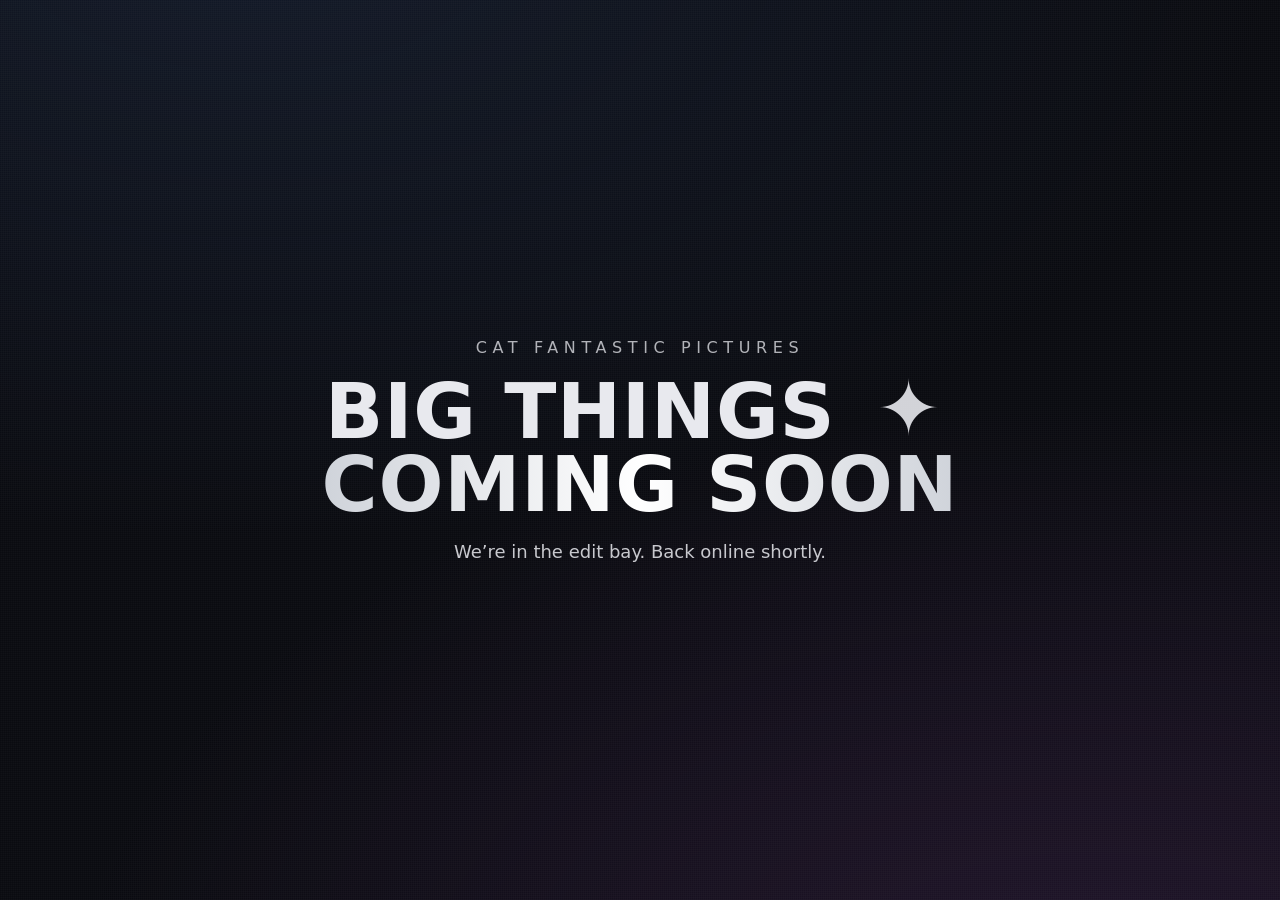
==== index.html @ ea81f1cc "Add files via upload" ====
<!doctype html>
<html lang="en">
<head>
  <meta charset="utf-8" />
  <meta name="viewport" content="width=device-width, initial-scale=1" />
  <meta name="robots" content="noindex, nofollow" />
  <meta name="color-scheme" content="dark" />
  <title>Cat Fantastic Pictures</title>
  <link rel="icon" type="image/png" href='CatFan.png'>
  <style>
  /* --- Base / Reset --- */
  *, *::before, *::after { box-sizing: border-box; }
  html, body { height: 100%; }
  body {
    margin: 0;
    font-family: system-ui, -apple-system, "Segoe UI", Roboto, Helvetica, Arial, "Noto Sans", sans-serif;
    color: #e8e9ee;
    background-color: #0a0b10; /* Solid base color */
    -webkit-font-smoothing: antialiased;
    -moz-osx-font-smoothing: grayscale;

    /* No scrolling, fully centered */
    height: 100svh;
    min-height: 100vh;
    overflow: clip;
    display: grid;
    place-items: center;
    position: relative; /* Needed for the ::before pseudo-element */
    isolation: isolate; /* Keeps blend modes contained */
  }

  /* --- Animated Nebula & Grain Background --- */
  body::before {
    content: "";
    position: absolute;
    inset: 0;
    z-index: -1;
    pointer-events: none;

    /*
     * LAYER 1: Subtle static grain texture for a cinematic feel.
     * This is a tiny, semi-transparent repeating gradient.
    */
    background-image:
      linear-gradient(to right, rgba(255,255,255,0.02) 1px, transparent 1px),
      linear-gradient(to bottom, rgba(255,255,255,0.02) 1px, transparent 1px),

    /*
     * LAYER 2: Large, soft, colored gradients for the "nebula".
     * Using hsl() for easy color manipulation.
    */
      radial-gradient(ellipse 80% 70% at 20% -10%, hsla(220, 40%, 20%, 0.6), transparent),
      radial-gradient(ellipse 80% 70% at 85% 115%, hsla(280, 40%, 25%, 0.5), transparent);

    background-size: 2px 2px, 2px 2px, 100% 100%, 100% 100%;
    background-repeat: repeat, repeat, no-repeat, no-repeat;
    background-position: center, center, -60% -20%, 40% 60%;

    /* Animation definition */
    animation: move-glow 30s ease-in-out infinite alternate;
    opacity: 0.8;
  }

  @keyframes move-glow {
    to {
      background-position: center, center, 60% 20%, -40% -60%;
    }
  }

  /* --- Layout --- */
  main {
    display: grid;
    gap: 1.2rem;
    text-align: center;
    padding: 6vmin;
    max-width: 1000px;
  }

  /* --- Wordmark (placeholder) --- */
  .logo {
    font-size: clamp(12px, 2vmin, 16px);
    letter-spacing: .35em;
    text-transform: uppercase;
    opacity: .75;
    align-self: end;
  }

  /* --- Headline --- */
  h1 {
    margin: 0;
    font-size: clamp(32px, 8.5vmin, 120px);
    font-weight: 800;
    letter-spacing: .01em;
    line-height: .95;
    isolation: isolate;
  }
  .star { margin: 0 .18em; opacity: .9; transform: translateY(-.04em); display: inline-block; }

  /* Subtle shine on the second line */
  .accent {
    display: inline-block;
    background-image: linear-gradient(90deg, #cfd3da, #ffffff 25%, #cfd3da 50%);
    background-size: 200% 100%;
    -webkit-background-clip: text;
    background-clip: text;
    color: transparent;
    animation: shine 4s linear infinite;
  }
  @keyframes shine {
    0%   { background-position: 200% 50%; }
    100% { background-position:   0% 50%; }
  }

  /* --- Tagline --- */
  p {
    margin: 0;
    font-size: clamp(12px, 2.2vmin, 18px);
    opacity: .85;
  }

  /* Respect users who prefer less motion */
  @media (prefers-reduced-motion: reduce) {
    .accent { animation: none; }
    body::before { animation: none; }
  }

  /* Avoid overscroll bounce on mobile */
  html, body { overscroll-behavior: none; }
</style>
</head>
<body>
  <main aria-label="Coming soon">
    <div class="logo">CAT&nbsp;FANTASTIC&nbsp;PICTURES</div>

    <h1>
      BIG THINGS <span class="star">✦</span><br />
      <span class="accent">COMING&nbsp;SOON</span>
    </h1>

    <p>We’re in the edit bay. Back online shortly.</p>
    <!-- Optional: add a contact email. Uncomment to use. -->
    <!-- <p><a href="mailto:hello@yourstudio.com" style="color:inherit; text-decoration:underline;">hello@yourstudio.com</a></p> -->
  </main>
</body>
</html>
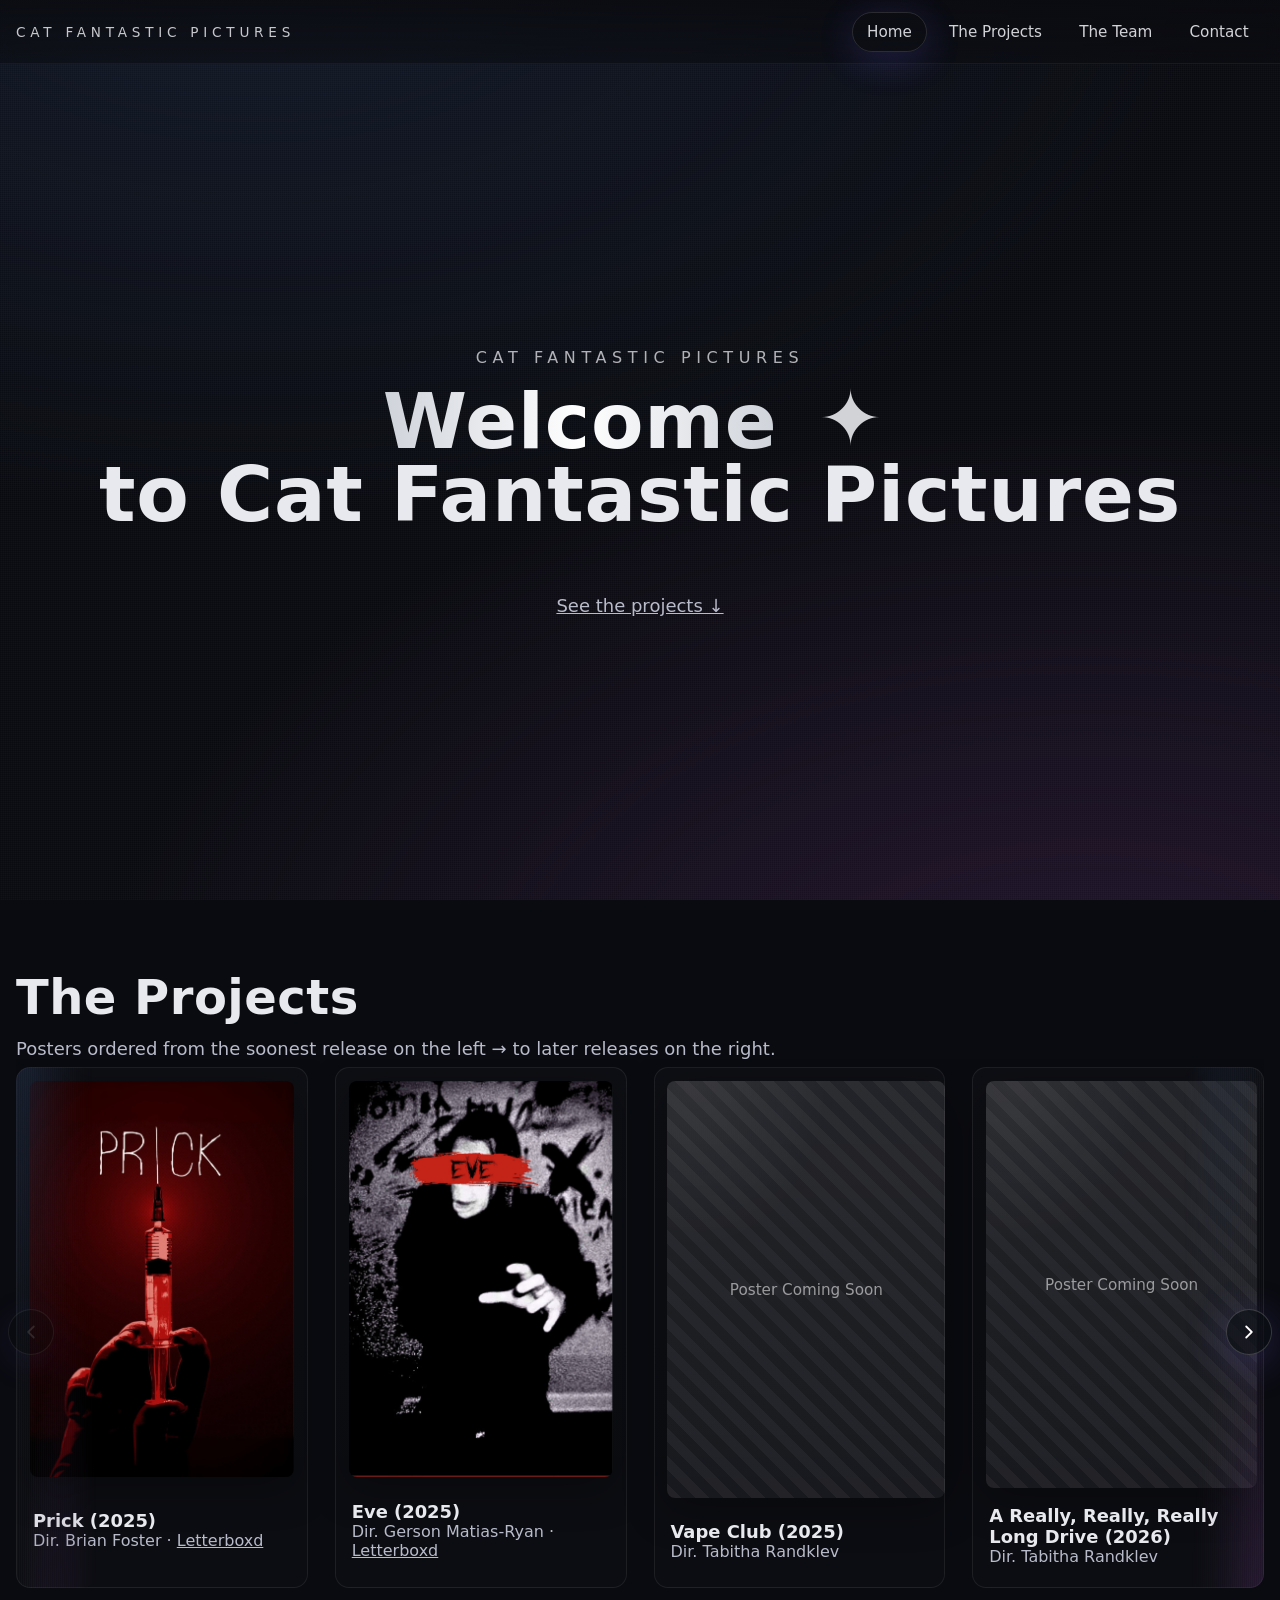
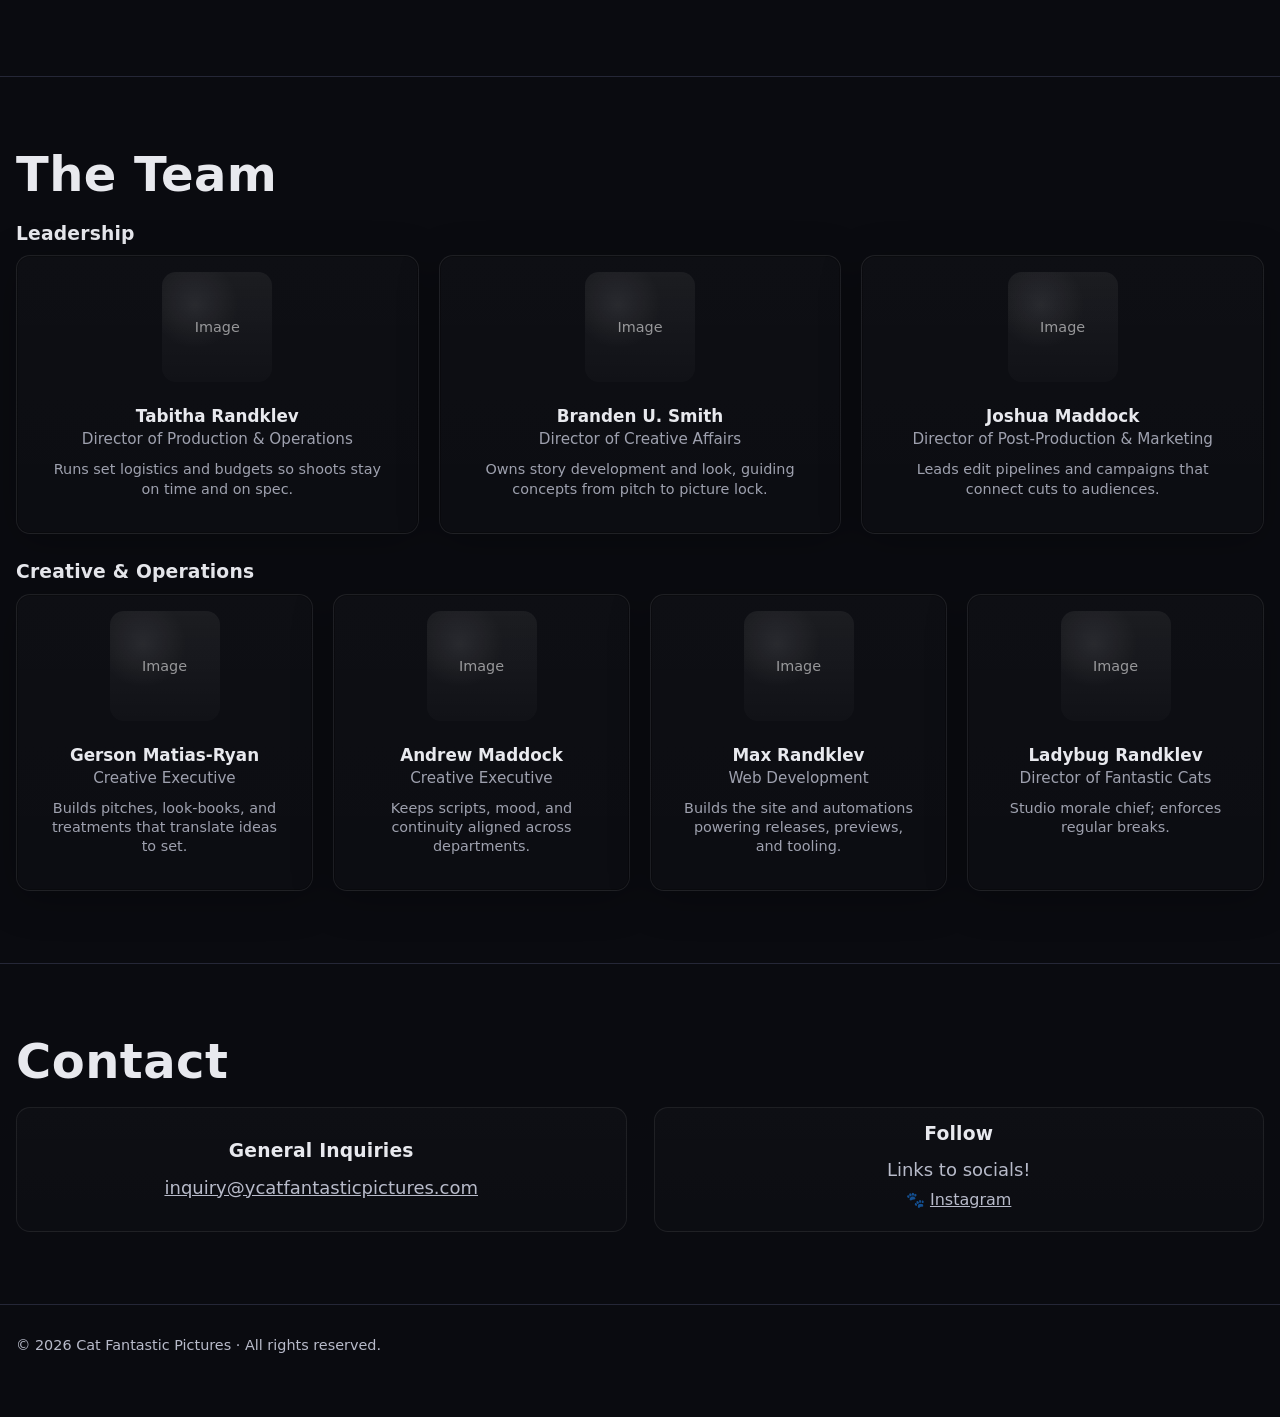
==== commit a6b9b625: "Update index.html" ====
--- a/index.html
+++ b/index.html
@@ -6,140 +6,710 @@
   <meta name="robots" content="noindex, nofollow" />
   <meta name="color-scheme" content="dark" />
   <title>Cat Fantastic Pictures</title>
-  <link rel="icon" type="image/png" href='CatFan.png'>
+  <link rel="icon" type="image/png" href="CatFan.png" />
   <style>
-  /* --- Base / Reset --- */
-  *, *::before, *::after { box-sizing: border-box; }
-  html, body { height: 100%; }
-  body {
-    margin: 0;
-    font-family: system-ui, -apple-system, "Segoe UI", Roboto, Helvetica, Arial, "Noto Sans", sans-serif;
-    color: #e8e9ee;
-    background-color: #0a0b10; /* Solid base color */
-    -webkit-font-smoothing: antialiased;
-    -moz-osx-font-smoothing: grayscale;
-
-    /* No scrolling, fully centered */
-    height: 100svh;
-    min-height: 100vh;
-    overflow: clip;
-    display: grid;
-    place-items: center;
-    position: relative; /* Needed for the ::before pseudo-element */
-    isolation: isolate; /* Keeps blend modes contained */
-  }
-
-  /* --- Animated Nebula & Grain Background --- */
-  body::before {
-    content: "";
-    position: absolute;
-    inset: 0;
-    z-index: -1;
-    pointer-events: none;
-
-    /*
-     * LAYER 1: Subtle static grain texture for a cinematic feel.
-     * This is a tiny, semi-transparent repeating gradient.
-    */
-    background-image:
-      linear-gradient(to right, rgba(255,255,255,0.02) 1px, transparent 1px),
-      linear-gradient(to bottom, rgba(255,255,255,0.02) 1px, transparent 1px),
-
-    /*
-     * LAYER 2: Large, soft, colored gradients for the "nebula".
-     * Using hsl() for easy color manipulation.
-    */
-      radial-gradient(ellipse 80% 70% at 20% -10%, hsla(220, 40%, 20%, 0.6), transparent),
-      radial-gradient(ellipse 80% 70% at 85% 115%, hsla(280, 40%, 25%, 0.5), transparent);
-
-    background-size: 2px 2px, 2px 2px, 100% 100%, 100% 100%;
-    background-repeat: repeat, repeat, no-repeat, no-repeat;
-    background-position: center, center, -60% -20%, 40% 60%;
-
-    /* Animation definition */
-    animation: move-glow 30s ease-in-out infinite alternate;
-    opacity: 0.8;
-  }
-
-  @keyframes move-glow {
-    to {
-      background-position: center, center, 60% 20%, -40% -60%;
-    }
-  }
-
-  /* --- Layout --- */
-  main {
-    display: grid;
-    gap: 1.2rem;
-    text-align: center;
-    padding: 6vmin;
-    max-width: 1000px;
-  }
-
-  /* --- Wordmark (placeholder) --- */
-  .logo {
-    font-size: clamp(12px, 2vmin, 16px);
-    letter-spacing: .35em;
-    text-transform: uppercase;
-    opacity: .75;
-    align-self: end;
-  }
-
-  /* --- Headline --- */
-  h1 {
-    margin: 0;
-    font-size: clamp(32px, 8.5vmin, 120px);
-    font-weight: 800;
-    letter-spacing: .01em;
-    line-height: .95;
-    isolation: isolate;
-  }
-  .star { margin: 0 .18em; opacity: .9; transform: translateY(-.04em); display: inline-block; }
-
-  /* Subtle shine on the second line */
-  .accent {
-    display: inline-block;
-    background-image: linear-gradient(90deg, #cfd3da, #ffffff 25%, #cfd3da 50%);
-    background-size: 200% 100%;
-    -webkit-background-clip: text;
-    background-clip: text;
-    color: transparent;
-    animation: shine 4s linear infinite;
-  }
-  @keyframes shine {
-    0%   { background-position: 200% 50%; }
-    100% { background-position:   0% 50%; }
-  }
-
-  /* --- Tagline --- */
-  p {
-    margin: 0;
-    font-size: clamp(12px, 2.2vmin, 18px);
-    opacity: .85;
-  }
-
-  /* Respect users who prefer less motion */
-  @media (prefers-reduced-motion: reduce) {
-    .accent { animation: none; }
-    body::before { animation: none; }
-  }
-
-  /* Avoid overscroll bounce on mobile */
-  html, body { overscroll-behavior: none; }
-</style>
+    /* ---------------------------
+       Base / Reset / Tokens
+    --------------------------- */
+    *, *::before, *::after { box-sizing: border-box; }
+    :root{
+      --bg: #0a0b10;
+      --text: #e8e9ee;
+      --muted: #b8bbca;
+      --line: #252737;
+      --glass: rgba(13,15,24,.6);
+      --accent-1: #cfd3da; /* used in "shine" */
+      --accent-2: #ffffff;
+      --brand-shadow: 0 8px 40px rgba(114, 99, 255, .25);
+      --radius: 14px;
+      --nav-h: 64px;
+      --maxw: 1500px;
+      --maxw-wide: 1500px;  /* wider container for Projects */
+      --gap: clamp(16px, 3vmin, 28px);
+
+      /* DRY variable for the complex animated background */
+      --nebula-bg:
+        linear-gradient(to right, rgba(255,255,255,0.02) 1px, transparent 1px),
+        linear-gradient(to bottom, rgba(255,255,255,0.02) 1px, transparent 1px),
+        radial-gradient(ellipse 80% 70% at 20% -10%, hsla(220, 40%, 20%, 0.6), transparent),
+        radial-gradient(ellipse 80% 70% at 85% 115%, hsla(280, 40%, 25%, 0.5), transparent);
+    }
+    html, body { height: 100%; }
+    html { scroll-behavior: smooth; scroll-padding-top: var(--nav-h); }
+    body{
+      margin: 0;
+      color: var(--text);
+      background: var(--bg);
+      font-family: system-ui, -apple-system, "Segoe UI", Roboto, Helvetica, Arial, "Noto Sans", sans-serif;
+      -webkit-font-smoothing: antialiased;
+      -moz-osx-font-smoothing: grayscale;
+
+      /* Animated nebula + grain (kept from current version) */
+      position: relative;
+      isolation: isolate;
+    }
+    body::before{
+      content: "";
+      position: fixed;
+      inset: 0;
+      z-index: -1;
+      pointer-events: none;
+      background-image: var(--nebula-bg);
+      background-size: 2px 2px, 2px 2px, 100% 100%, 100% 100%;
+      background-repeat: repeat, repeat, no-repeat, no-repeat;
+      background-position: center, center, -60% -20%, 40% 60%;
+      animation: move-glow 30s ease-in-out infinite alternate;
+      opacity: .8;
+    }
+    @keyframes move-glow { to { background-position: center, center, 60% 20%, -40% -60%; } }
+
+    /* Respect users who prefer less motion */
+    @media (prefers-reduced-motion: reduce) {
+      body::before { animation: none; }
+      .accent { animation: none; }
+      .poster-track { scroll-behavior: auto !important; }
+      .fade { animation: none !important; }
+    }
+
+    /* Layout helpers */
+    .wrap { width: min(100% - 2rem, var(--maxw)); margin-inline: auto; }
+    .wrap.wide { width: min(100% - 1rem, var(--maxw-wide)); } /* Projects only */
+    .section { padding: clamp(56px, 8vmin, 108px) 0; }
+    .section:not(:first-of-type){ border-top: 1px solid var(--line); }
+    .eyebrow {
+      font-size: .8rem; letter-spacing: .25em; text-transform: uppercase; opacity: .75;
+      text-align: left; /* Ensures all eyebrows are left-aligned */
+    }
+    h1, h2, h3 { margin: 0 0 .5rem; line-height: 1.05; letter-spacing: .01em; }
+    h2 { font-size: clamp(26px, 5.5vmin, 48px); position: relative; display: inline-block; }
+    p { margin: .5rem 0 0; color: var(--muted); font-size: clamp(14px, 2.3vmin, 18px); }
+    a { color: inherit; }
+    .muted { color: var(--muted); }
+
+    /* ---------------------------
+       Top Navigation (glassy)
+    --------------------------- */
+    .nav{
+      position: sticky; top: 0; z-index: 10; height: var(--nav-h);
+      display: flex; align-items: center;
+      background: linear-gradient(to bottom, rgba(10,11,16,.85), rgba(10,11,16,.55));
+      backdrop-filter: blur(8px);
+      border-bottom: 1px solid rgba(255,255,255,.06);
+    }
+    .brand{
+      font-size: .85rem; letter-spacing: .35em; text-transform: uppercase; opacity: .85; white-space: nowrap;
+    }
+    .nav .wrap{ display: flex; align-items: center; gap: 1rem; }
+    .navlinks{
+      margin-left: auto; display: flex; gap: .4rem; align-items: center; flex-wrap: wrap;
+    }
+    .navlinks a{
+      display: inline-flex; align-items: center; justify-content: center;
+      height: 40px; padding: 0 .9rem; border-radius: 999px; text-decoration: none; font-size: .95rem;
+      border: 1px solid transparent; opacity: .9;
+    }
+    .navlinks a:hover{ background-color: rgba(255,255,255,.05); }
+    .navlinks a[aria-current="page"]{
+      border-color: rgba(255,255,255,.14); box-shadow: var(--brand-shadow);
+    }
+
+    /* Mobile nav toggle */
+    .menu-btn{ display: none; margin-left: auto; border: 1px solid rgba(255,255,255,.2); background: var(--glass);
+      height: 40px; width: 44px; border-radius: 10px; }
+    .menu-btn span{ display: block; margin: 0 auto; width: 18px; height: 2px; background: var(--text); position: relative; }
+    .menu-btn span::before, .menu-btn span::after{
+      content: ""; position: absolute; left: 0; right: 0; height: 2px; background: var(--text);
+      transform-origin: center; transition: .25s ease;
+    }
+    .menu-btn span::before{ top: -6px; }
+    .menu-btn span::after{ top: 6px; }
+    @media (max-width: 760px){
+      .menu-btn{ display: inline-block; }
+      .navlinks{ display: none; position: fixed; top: var(--nav-h); right: 0; left: 0;
+        background: rgba(10,11,16,.92); backdrop-filter: blur(10px); padding: .75rem; border-bottom: 1px solid rgba(255,255,255,.06); }
+      .navlinks.show{ display: grid; grid-template-columns: 1fr 1fr; gap: .5rem; }
+      .navlinks a{ justify-content: start; }
+      body.menu-open .menu-btn span{ background: transparent; }
+      body.menu-open .menu-btn span::before{ transform: translateY(6px) rotate(45deg); }
+      body.menu-open .menu-btn span::after{ transform: translateY(-6px) rotate(-45deg); }
+    }
+
+    /* ---------------------------
+       Hero (Welcome) — full first viewport
+    --------------------------- */
+    .hero{
+      min-height: calc(100vh - var(--nav-h));       /* fallback */
+      min-height: calc(100svh - var(--nav-h));      /* ensures no peek on mobile */
+      display: grid; place-items: center; text-align: center;
+      padding: 8vmin 0;
+    }
+    .logo-wordmark{
+      font-size: clamp(12px, 2vmin, 16px);
+      letter-spacing: .35em; text-transform: uppercase; opacity: .75; margin-bottom: 1.2rem;
+    }
+    .hero h1{
+      font-size: clamp(32px, 8.5vmin, 120px);
+      font-weight: 800; letter-spacing: .01em; line-height: .95; margin: 0 0 .6rem;
+    }
+    .star{ margin: 0 .18em; opacity: .9; transform: translateY(-.04em); display: inline-block; }
+    .accent{
+      display: inline-block;
+      background-image: linear-gradient(90deg, var(--accent-1), var(--accent-2) 25%, var(--accent-1) 50%);
+      background-size: 200% 100%;
+      -webkit-background-clip: text; background-clip: text; color: transparent;
+      animation: shine 4s linear infinite;
+    }
+    @keyframes shine{ 0%{background-position: 200% 50%} 100%{background-position: 0% 50%} }
+
+    /* ---------------------------
+       Cards / Grids / Placeholders
+    --------------------------- */
+    .grid{
+      display: grid; gap: var(--gap);
+      grid-template-columns: repeat(12, 1fr);
+    }
+    .grid.cols-3 > *{ grid-column: span 4; }
+    .grid.cols-2 > *{ grid-column: span 6; }
+    .grid.full > *{ grid-column: 1 / -1; }
+    @media (max-width: 900px){
+      .grid.cols-3 > *{ grid-column: span 6; }
+    }
+    @media (max-width: 600px){
+      .grid.cols-3 > *,
+      .grid.cols-2 > *{ grid-column: 1 / -1; }
+    }
+
+    .card{
+      background: linear-gradient(180deg, rgba(255,255,255,.02), rgba(255,255,255,.01));
+      border: 1px solid rgba(255,255,255,.07);
+      border-radius: var(--radius);
+      overflow: clip;
+      box-shadow: 0 0 0 1px rgba(0,0,0,.25) inset, 0 8px 40px rgba(0,0,0,.25);
+    }
+    .card .body{ padding: 1rem 1rem 1.1rem; }
+    .title{ font-weight: 700; font-size: 1.05rem; }
+    .meta{ font-size: .95rem; color: var(--muted); }
+
+    /* Placeholder images (no external assets) */
+    .ph-head{
+      aspect-ratio: 1 / 1; /* team headshots */
+      background:
+        radial-gradient(circle at 30% 30%, rgba(255,255,255,.07), transparent 40%),
+        linear-gradient(180deg, rgba(255,255,255,.06), rgba(255,255,255,.02));
+      display: grid; place-items: center; color: rgba(255,255,255,.55);
+      font-size: .9rem;
+    }
+
+    /* ---------------------------
+       Poster Carousel (Projects)
+    --------------------------- */
+    .poster-carousel{
+      position: relative;
+      --cols: 4; /* shows 4 at once on wide screens */
+      --track-pad-top: .5rem;      /* matches .poster-track padding-block top */
+      --track-pad-bottom: 1rem;    /* matches .poster-track padding-block bottom */
+    }
+    @media (max-width: 1100px){ .poster-carousel{ --cols: 3; } }
+    @media (max-width: 780px){ .poster-carousel{ --cols: 2; } }
+    @media (max-width: 520px){ .poster-carousel{ --cols: 1; } }
+
+    .poster-track{
+      display: grid;
+      grid-auto-flow: column;
+      gap: var(--gap);
+      grid-auto-columns: calc((100% - (var(--gap) * (var(--cols) - 1))) / var(--cols));
+      overflow-x: auto;
+      scroll-snap-type: x mandatory;
+      scroll-behavior: smooth;
+      padding-block: var(--track-pad-top) var(--track-pad-bottom);
+      -ms-overflow-style: none; scrollbar-width: none;
+    }
+    .poster-track::-webkit-scrollbar{ display: none; }
+
+    .poster-card{
+      scroll-snap-align: start;
+      display: grid;
+      gap: .75rem; /* slightly more breathing room for bigger posters */
+      background: linear-gradient(180deg, rgba(255,255,255,.02), rgba(255,255,255,.01));
+      border: 1px solid rgba(255,255,255,.07);
+      border-radius: var(--radius);
+      padding: .8rem; /* a hair larger than before */
+    }
+
+    .poster-image {
+      display: block;
+      width: 100%;
+      height: auto;
+      aspect-ratio: 2 / 3;
+      object-fit: cover;
+      border-radius: calc(var(--radius) - 6px);
+      box-shadow: 0 10px 40px rgba(0,0,0,.35);
+    }
+
+    .ph-poster{
+      aspect-ratio: 2 / 3; /* movie poster ratio */
+      border-radius: calc(var(--radius) - 6px);
+      background:
+        radial-gradient(120% 100% at 10% 0%, rgba(255,255,255,.06), transparent 40%),
+        repeating-linear-gradient(45deg, rgba(255,255,255,.07) 0 10px, rgba(255,255,255,.03) 10px 20px),
+        linear-gradient(180deg, rgba(255,255,255,.06), rgba(255,255,255,.02));
+      display: grid; place-items: center; color: rgba(255,255,255,.55);
+      font-size: .95rem; /* slightly larger placeholder label */
+      box-shadow: 0 10px 40px rgba(0,0,0,.35);
+    }
+
+    .poster-meta{ padding: 0 .2rem .2rem; }
+    .poster-title{ font-weight: 700; font-size: 1.12rem; } /* touch larger */
+    .poster-sub{ color: var(--muted); font-size: 1rem; }   /* touch larger */
+
+    .poster-nav{
+      position: absolute; top: 50%; translate: 0 -50%; z-index: 2;
+      width: 46px; height: 46px; border-radius: 999px;
+      border: 1px solid rgba(255,255,255,.18);
+      background: var(--glass);
+      display: grid; place-items: center;
+      cursor: pointer;
+      box-shadow: var(--brand-shadow);
+    }
+    .poster-nav[disabled]{ opacity: .4; cursor: not-allowed; }
+    .poster-nav.left{ left: -8px; }
+    .poster-nav.right{ right: -8px; }
+
+    .fade{
+      position: absolute; top: 0; bottom: 0; width: 80px; /* Wider for smoother fade */
+      pointer-events: none; z-index: 1;
+        top: var(--track-pad-top);
+       bottom: var(--track-pad-bottom);
+  border-radius: var(--radius);   /* same round as the poster cards */
+      background-image: var(--nebula-bg);
+      background-size: 2px 2px, 2px 2px, 100% 100%, 100% 100%;
+      background-repeat: repeat, repeat, no-repeat, no-repeat;
+      background-position: center, center, -60% -20%, 40% 60%;
+      animation: move-glow 30s ease-in-out infinite alternate;
+    }
+    .fade.left{
+      left: 0;
+      /* Use a mask to create the fade effect */
+      -webkit-mask-image: linear-gradient(to right, var(--bg), transparent);
+      mask-image: linear-gradient(to right, var(--bg), transparent);
+    }
+    .fade.right{
+      right: 0;
+      /* Use a mask to create the fade effect */
+      -webkit-mask-image: linear-gradient(to left, var(--bg), transparent);
+      mask-image: linear-gradient(to left, var(--bg), transparent);
+    }
+
+    /* Lists with paw bullets */
+    .paw-list{ list-style: none; padding: 0; margin: .25rem 0 0; }
+    .paw-list li{ margin: .35rem 0; }
+    .paw-list li::before{
+      content: "🐾 ";
+      opacity: .7; font-size: .95em;
+    }
+
+    /* Contact panel */
+    .contact {
+  display: grid;
+  gap: var(--gap);
+  align-items: stretch; /* This makes the boxes equal height */
+  grid-template-columns: 1fr 1fr;
+}
+    @media (max-width: 800px){ .contact{ grid-template-columns: 1fr; } }
+    .panel {
+  background: linear-gradient(180deg, rgba(255,255,255,.02), rgba(255,255,255,.01));
+  border: 1px solid rgba(255,255,255,.07);
+  border-radius: var(--radius);
+  padding: 1rem 1.2rem;
+  text-align: center;
+  /* Add these 3 lines for vertical centering */
+  display: flex;
+  flex-direction: column;
+  justify-content: center;
+}
+    .small { font-size: .9rem; }
+
+    /* Footer */
+    footer{
+      border-top: 1px solid var(--line);
+      padding: 2rem 0 4rem; color: var(--muted); font-size: .9rem;
+    }
+
+    /* Accessibility helpers */
+    .skip-link{
+      position: absolute; left: -9999px; top: 0; z-index: 100;
+      background: #11131c; color: #fff; padding: .5rem .75rem; border-radius: .5rem;
+    }
+    .skip-link:focus{ left: .5rem; top: .5rem; outline: 2px solid #fff; }
+  </style>
 </head>
 <body>
-  <main aria-label="Coming soon">
-    <div class="logo">CAT&nbsp;FANTASTIC&nbsp;PICTURES</div>
-
-    <h1>
-      BIG THINGS <span class="star">✦</span><br />
-      <span class="accent">COMING&nbsp;SOON</span>
-    </h1>
-
-    <p>We’re in the edit bay. Back online shortly.</p>
-    <!-- Optional: add a contact email. Uncomment to use. -->
-    <!-- <p><a href="mailto:hello@yourstudio.com" style="color:inherit; text-decoration:underline;">hello@yourstudio.com</a></p> -->
-  </main>
+  <a class="skip-link" href="#home">Skip to content</a>
+
+  <nav class="nav" aria-label="Primary">
+    <div class="wrap">
+      <div class="brand">CAT&nbsp;FANTASTIC&nbsp;PICTURES</div>
+      <button class="menu-btn" aria-label="Toggle menu" aria-expanded="false"><span></span></button>
+      <div class="navlinks" id="menu">
+        <a href="#home">Home</a>
+        <a href="#projects">The Projects</a>
+        <a href="#team">The Team</a>
+        <a href="#contact">Contact</a>
+      </div>
+    </div>
+  </nav>
+
+  <header id="home" class="hero section" aria-label="Home">
+    <div class="wrap">
+      <div class="logo-wordmark">CAT&nbsp;FANTASTIC&nbsp;PICTURES</div>
+      <h1>
+        <span class="accent">Welcome</span> <span class="star">✦</span><br />
+        to Cat Fantastic Pictures
+      </h1>
+      <p style="margin-top:4rem;"><a href="#projects">See the projects ↓</a></p>
+    </div>
+  </header>
+
+  <section id="projects" class="section" aria-labelledby="projects-title">
+    <div class="wrap">
+      <h2 id="projects-title">The Projects</h2>
+      <p class="muted">Posters ordered from the soonest release on the left → to later releases on the right.</p>
+
+      <div class="poster-carousel" role="region" aria-label="Projects carousel">
+        <button class="poster-nav left" aria-label="Scroll left" disabled>
+          <svg width="22" height="22" viewBox="0 0 24 24" fill="none" aria-hidden="true">
+            <path d="M15 6l-6 6 6 6" stroke="currentColor" stroke-width="2" stroke-linecap="round" stroke-linejoin="round"/>
+          </svg>
+        </button>
+
+        <div class="poster-track" id="posterTrack" tabindex="0" aria-live="polite">
+          <article class="poster-card" data-year="2025">
+            <img src="Prick.png" alt="Poster for Prick" class="poster-image">
+            <div class="poster-meta">
+              <div class="poster-title">Prick (2025)</div>
+              <div class="poster-sub">Dir. Brian Foster · <a href="https://letterboxd.com/film/prick-2026/" target="_blank" rel="noopener">Letterboxd</a></div>
+            </div>
+          </article>
+
+          <article class="poster-card" data-year="2025">
+            <img src="Eve.png" alt="Poster for Eve" class="poster-image">
+            <div class="poster-meta">
+              <div class="poster-title">Eve (2025)</div>
+              <div class="poster-sub">Dir. Gerson Matias‑Ryan · <a href="https://letterboxd.com/film/eve-2026/" target="_blank" rel="noopener">Letterboxd</a></div>
+            </div>
+          </article>
+
+          <article class="poster-card" data-year="2025">
+            <div class="ph-poster" role="img" aria-label="Vape Club poster placeholder">Poster Coming Soon</div>
+            <div class="poster-meta">
+              <div class="poster-title">Vape Club (2025)</div>
+              <div class="poster-sub">Dir. Tabitha Randklev</div>
+            </div>
+          </article>
+
+          <article class="poster-card" data-year="2026">
+            <div class="ph-poster" role="img" aria-label="A Really, Really, Really Long Drive poster placeholder">Poster Coming Soon</div>
+            <div class="poster-meta">
+              <div class="poster-title">A Really, Really, Really Long Drive (2026)</div>
+              <div class="poster-sub">Dir. Tabitha Randklev</div>
+            </div>
+          </article>
+
+          <article class="poster-card" data-year="2026">
+            <div class="ph-poster" role="img" aria-label="The Best Wedding Anyone’s Ever Been To poster placeholder">Poster Coming Soon</div>
+            <div class="poster-meta">
+              <div class="poster-title">The Best Wedding Anyone’s Ever Been To (2026)</div>
+              <div class="poster-sub">Dir. Ryan Jahn</div>
+            </div>
+          </article>
+
+          <article class="poster-card" data-year="TBD">
+            <div class="ph-poster" role="img" aria-label="A Promotion at a Meat Shop poster placeholder">Poster Coming Soon</div>
+            <div class="poster-meta">
+              <div class="poster-title">A Promotion at a Meat Shop (TBD)</div>
+              <div class="poster-sub">Dir. Andrew Maddock</div>
+            </div>
+          </article>
+
+          <article class="poster-card" data-year="TBD">
+            <div class="ph-poster" role="img" aria-label="Dog/Walker poster placeholder">Poster Coming Soon</div>
+            <div class="poster-meta">
+              <div class="poster-title">Dog/Walker (TBD)</div>
+              <div class="poster-sub">Dir. Branden U. Smith</div>
+            </div>
+          </article>
+
+          <article class="poster-card" data-year="TBD">
+            <div class="ph-poster" role="img" aria-label="Untitled Superhero Short poster placeholder">Poster Coming Soon</div>
+            <div class="poster-meta">
+              <div class="poster-title">Untitled Superhero Short (TBD)</div>
+              <div class="poster-sub">Dir. Tabitha Randklev</div>
+            </div>
+          </article>
+
+        </div>
+
+        <button class="poster-nav right" aria-label="Scroll right">
+          <svg width="22" height="22" viewBox="0 0 24 24" fill="none" aria-hidden="true">
+            <path d="M9 6l6 6-6 6" stroke="currentColor" stroke-width="2" stroke-linecap="round" stroke-linejoin="round"/>
+          </svg>
+        </button>
+
+        <div class="fade left" aria-hidden="true"></div>
+        <div class="fade right" aria-hidden="true"></div>
+      </div>
+    </div>
+  </section>
+
+  <section id="team" class="section" aria-labelledby="team-title">
+  <style>
+    /* ===== TEAM (scoped) ===== */
+    #team .team-max {
+      max-width: 1500px;
+      margin-inline: auto;
+    }
+
+    #team .team-grid {
+      display: grid;
+      gap: 1.25rem;
+      align-items: stretch;
+      justify-items: center;
+      text-align: left; /* Reset text-align for card content */
+    }
+    #team .grid-leaders { grid-template-columns: repeat(3, 1fr); }
+    #team .grid-support { grid-template-columns: repeat(4, 1fr); }
+
+    #team .team-card {
+      width: 100%;
+      display: flex;
+      flex-direction: column;
+      align-items: center;
+      text-align: center;
+      padding: 1rem;
+    }
+    #team .headshot {
+      width: 110px;
+      height: 110px;
+      border-radius: 14px;
+    }
+    #team .body { margin-top: .5rem; display: flex; flex-direction: column; gap: .25rem; }
+    #team .title { font-weight: 600; }
+    #team .meta  { opacity: .85; font-size: .95rem; }
+    #team .bio   { opacity: .85; font-size: .9rem; line-height: 1.35; }
+
+    /* Responsive niceties */
+    @media (max-width: 1000px) {
+      #team .grid-leaders,
+      #team .grid-support { grid-template-columns: repeat(2, 1fr); }
+    }
+    @media (max-width: 640px) {
+      #team .grid-leaders,
+      #team .grid-support { grid-template-columns: 1fr; }
+    }
+  </style>
+
+  <div class="wrap team-max">
+    <h2 id="team-title">The Team</h2>
+
+    <h3 style="margin-top:1rem;">Leadership</h3>
+    <div class="team-grid grid-leaders" style="margin-top:.75rem;">
+      <article class="card team-card">
+        <div class="ph-head headshot" role="img" aria-label="Headshot placeholder">Image</div>
+        <div class="body">
+          <div class="title">Tabitha Randklev</div>
+          <div class="meta">Director of Production &amp; Operations</div>
+          <p class="bio">Runs set logistics and budgets so shoots stay on time and on spec.</p>
+        </div>
+      </article>
+
+      <article class="card team-card">
+        <div class="ph-head headshot" role="img" aria-label="Headshot placeholder">Image</div>
+        <div class="body">
+          <div class="title">Branden U. Smith</div>
+          <div class="meta">Director of Creative Affairs</div>
+          <p class="bio">Owns story development and look, guiding concepts from pitch to picture lock.</p>
+        </div>
+      </article>
+
+      <article class="card team-card">
+        <div class="ph-head headshot" role="img" aria-label="Headshot placeholder">Image</div>
+        <div class="body">
+          <div class="title">Joshua Maddock</div>
+          <div class="meta">Director of Post-Production &amp; Marketing</div>
+          <p class="bio">Leads edit pipelines and campaigns that connect cuts to audiences.</p>
+        </div>
+      </article>
+    </div>
+
+    <h3 style="margin-top:1.75rem;">Creative &amp; Operations</h3>
+    <div class="team-grid grid-support" style="margin-top:.75rem;">
+      <article class="card team-card">
+        <div class="ph-head headshot" role="img" aria-label="Headshot placeholder">Image</div>
+        <div class="body">
+          <div class="title">Gerson Matias-Ryan</div>
+          <div class="meta">Creative Executive</div>
+          <p class="bio">Builds pitches, look-books, and treatments that translate ideas to set.</p>
+        </div>
+      </article>
+
+      <article class="card team-card">
+        <div class="ph-head headshot" role="img" aria-label="Headshot placeholder">Image</div>
+        <div class="body">
+          <div class="title">Andrew Maddock</div>
+          <div class="meta">Creative Executive</div>
+          <p class="bio">Keeps scripts, mood, and continuity aligned across departments.</p>
+        </div>
+      </article>
+
+      <article class="card team-card">
+        <div class="ph-head headshot" role="img" aria-label="Headshot placeholder">Image</div>
+        <div class="body">
+          <div class="title">Max Randklev</div>
+          <div class="meta">Web Development</div>
+          <p class="bio">Builds the site and automations powering releases, previews, and tooling.</p>
+        </div>
+      </article>
+
+      <article class="card team-card">
+        <div class="ph-head headshot" role="img" aria-label="Headshot placeholder">Image</div>
+        <div class="body">
+          <div class="title">Ladybug Randklev</div>
+          <div class="meta">Director of Fantastic Cats</div>
+          <p class="bio">Studio morale chief; enforces regular breaks.</p>
+        </div>
+      </article>
+    </div>
+  </div>
+</section>
+
+ <section id="contact" class="section" aria-labelledby="contact-title">
+  <div class="wrap">
+    <h2 id="contact-title">Contact</h2>
+    <div class="contact" style="margin-top: .75rem;">
+      <div class="panel">
+        <h3 style="margin-top:0;">General Inquiries</h3>
+        <p><a href="mailto:inquiry@ycatfantasticpictures.com">inquiry@ycatfantasticpictures.com</a></p>
+      </div>
+      <div class="panel">
+        <h3 style="margin-top:0;">Follow</h3>
+        <p class="muted">Links to socials!</p>
+        <ul class="paw-list">
+          <li><a href="https://www.instagram.com/catfantasticpictures/" aria-disabled="false" class="muted">Instagram</a></li>
+        </ul>
+      </div>
+    </div>
+  </div>
+</section>
+
+  <footer role="contentinfo">
+    <div class="wrap">
+      <div class="muted">© <span id="year"></span> Cat Fantastic Pictures · All rights reserved.</div>
+    </div>
+  </footer>
+
+  <script>
+    // Current year
+    document.getElementById('year').textContent = new Date().getFullYear();
+
+    // Mobile menu
+    const body = document.body;
+    const btn = document.querySelector('.menu-btn');
+    const menu = document.getElementById('menu');
+    btn?.addEventListener('click', () => {
+      const open = body.classList.toggle('menu-open');
+      menu.classList.toggle('show', open);
+      btn.setAttribute('aria-expanded', String(open));
+    });
+    // Close menu on link click (mobile)
+    menu?.addEventListener('click', (e) => {
+      if(e.target.closest('a')){
+        body.classList.remove('menu-open');
+        menu.classList.remove('show');
+        btn.setAttribute('aria-expanded', 'false');
+      }
+    });
+
+    // Scrollspy for active nav link
+    const sections = [...document.querySelectorAll('section, header.hero')];
+    const navLinks = [...document.querySelectorAll('.navlinks a')];
+    const setActive = (id) => {
+      navLinks.forEach(a => a.removeAttribute('aria-current'));
+      const match = navLinks.find(a => a.getAttribute('href') === '#' + id);
+      if(match) match.setAttribute('aria-current', 'page');
+    };
+    const io = new IntersectionObserver((entries) => {
+      entries.forEach(entry => {
+        if(entry.isIntersecting){
+          setActive(entry.target.id || 'home');
+        }
+      });
+    }, { rootMargin: "-40% 0px -55% 0px", threshold: [0, 1] });
+    sections.forEach(s => io.observe(s));
+
+    // ---------------------------
+    // Projects poster carousel
+    // ---------------------------
+    const track = document.getElementById('posterTrack');
+    const leftBtn = document.querySelector('.poster-nav.left');
+    const rightBtn = document.querySelector('.poster-nav.right');
+
+    function getGapPx(el){ return parseFloat(getComputedStyle(el).gap || 0); }
+    function getItemWidth(){
+      const item = track.querySelector('.poster-card');
+      if(!item) return 0;
+      const rect = item.getBoundingClientRect();
+      return rect.width + getGapPx(track);
+    }
+    function visibleCols(){
+      const width = track.clientWidth;
+      const iw = getItemWidth() || 1;
+      return Math.max(1, Math.round(width / iw));
+    }
+    function maxIndex(){
+      const items = track.querySelectorAll('.poster-card').length;
+      return Math.max(0, items - visibleCols());
+    }
+    let index = 0;
+
+    function updateButtons(){
+      leftBtn.disabled = index <= 0;
+      rightBtn.disabled = index >= maxIndex();
+    }
+
+    function gotoIndex(i, smooth=true){
+      index = Math.max(0, Math.min(maxIndex(), i));
+      const x = index * getItemWidth();
+      track.scrollTo({ left: x, behavior: smooth ? 'smooth' : 'auto' });
+      updateButtons();
+    }
+
+    leftBtn.addEventListener('click', () => gotoIndex(index - visibleCols()));
+    rightBtn.addEventListener('click', () => gotoIndex(index + visibleCols()));
+
+    // Update on resize to keep pages aligned
+    let resizeTO;
+    window.addEventListener('resize', () => {
+      clearTimeout(resizeTO);
+      resizeTO = setTimeout(() => gotoIndex(index, false), 120);
+    });
+
+    // Keyboard support when track is focused
+    track.addEventListener('keydown', (e) => {
+      if(e.key === 'ArrowRight'){ e.preventDefault(); rightBtn.click(); }
+      if(e.key === 'ArrowLeft'){ e.preventDefault(); leftBtn.click(); }
+    });
+
+    // Init
+    updateButtons();
+  </script>
+  <script>
+  document.querySelectorAll('a[href^="http"]').forEach(a => {
+    if (!a.href.includes(location.hostname)) {
+      a.target = '_blank';
+      a.rel = 'noopener noreferrer';
+    }
+  });
+</script>
+
 </body>
 </html>
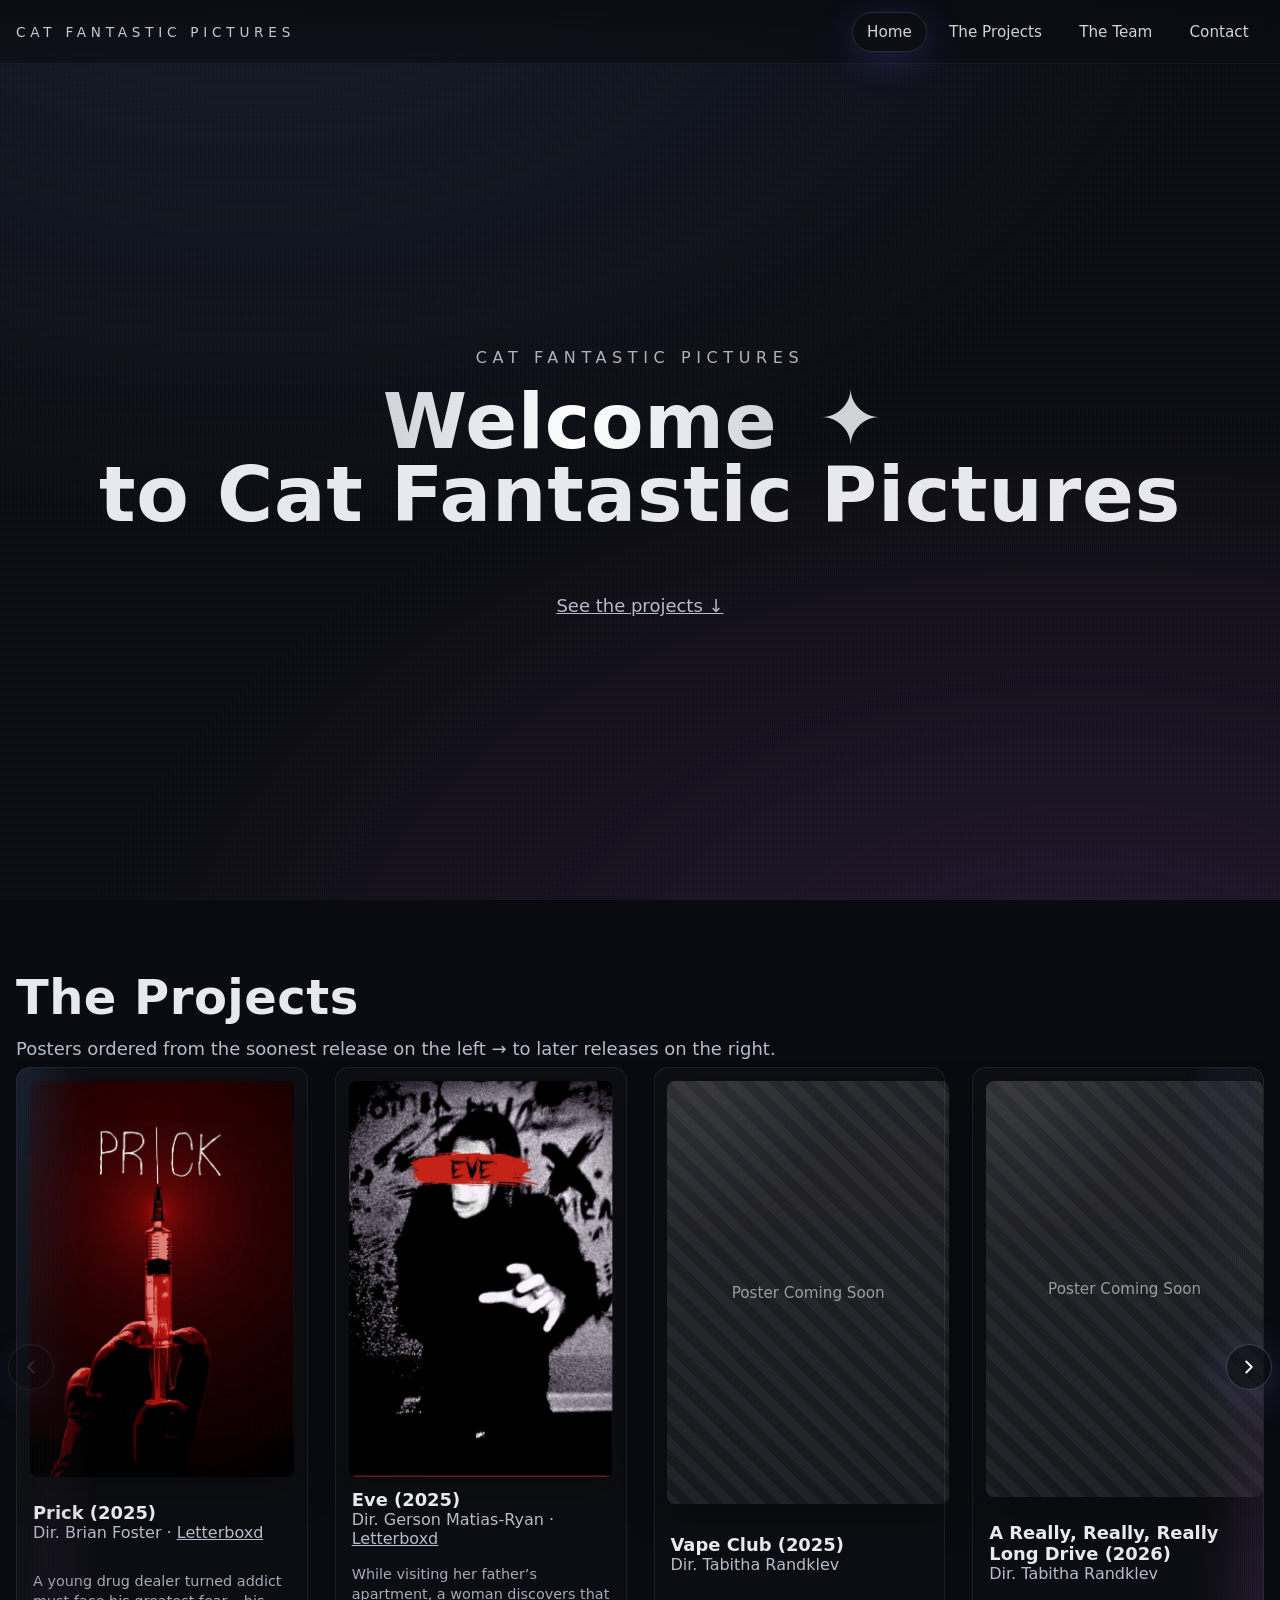
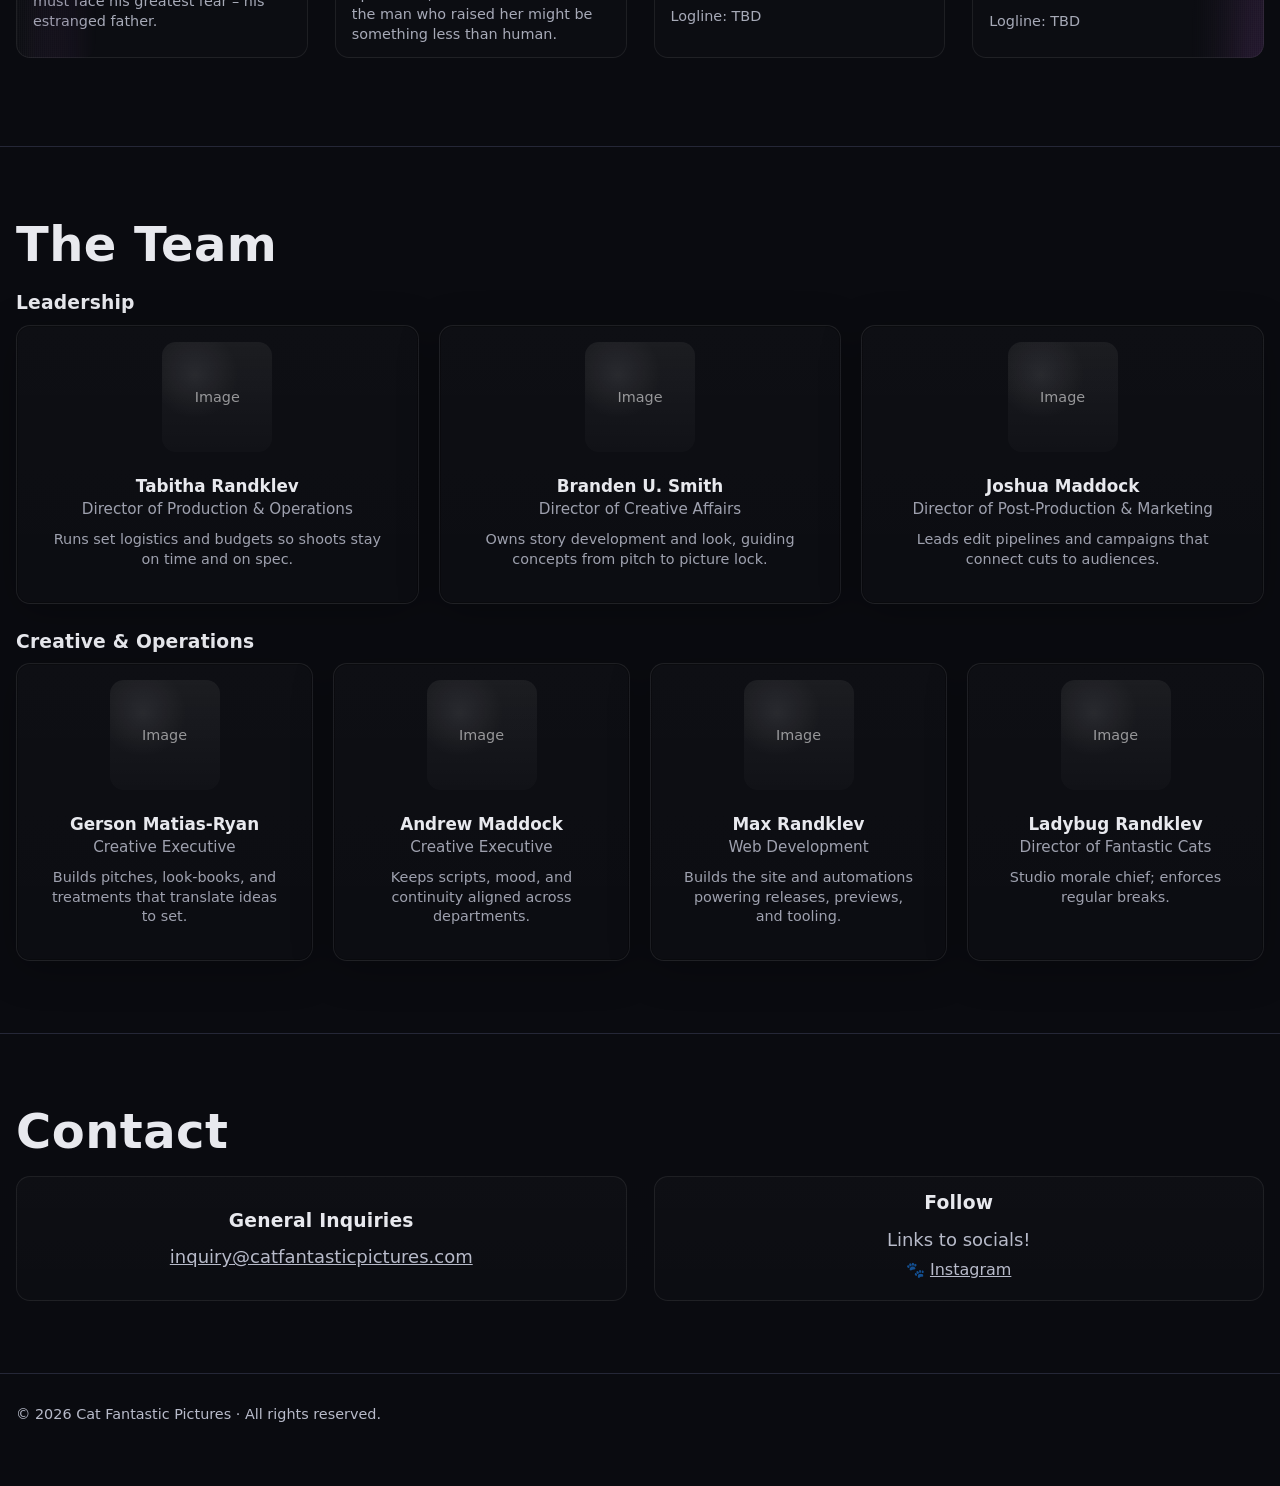
==== commit 4ca86590: "Update index.html" ====
--- a/index.html
+++ b/index.html
@@ -261,6 +261,14 @@
     .poster-meta{ padding: 0 .2rem .2rem; }
     .poster-title{ font-weight: 700; font-size: 1.12rem; } /* touch larger */
     .poster-sub{ color: var(--muted); font-size: 1rem; }   /* touch larger */
+    .poster-logline {
+      padding: 0 .2rem;
+      margin: 0;
+      font-size: .9rem;
+      color: var(--muted);
+      line-height: 1.4;
+      opacity: .9;
+    }
 
     .poster-nav{
       position: absolute; top: 50%; translate: 0 -50%; z-index: 2;
@@ -389,6 +397,7 @@
               <div class="poster-title">Prick (2025)</div>
               <div class="poster-sub">Dir. Brian Foster · <a href="https://letterboxd.com/film/prick-2026/" target="_blank" rel="noopener">Letterboxd</a></div>
             </div>
+            <p class="poster-logline">A young drug dealer turned addict must face his greatest fear – his estranged father.</p>
           </article>
 
           <article class="poster-card" data-year="2025">
@@ -397,6 +406,7 @@
               <div class="poster-title">Eve (2025)</div>
               <div class="poster-sub">Dir. Gerson Matias‑Ryan · <a href="https://letterboxd.com/film/eve-2026/" target="_blank" rel="noopener">Letterboxd</a></div>
             </div>
+            <p class="poster-logline">While visiting her father’s apartment, a woman discovers that the man who raised her might be something less than human.</p>
           </article>
 
           <article class="poster-card" data-year="2025">
@@ -405,6 +415,7 @@
               <div class="poster-title">Vape Club (2025)</div>
               <div class="poster-sub">Dir. Tabitha Randklev</div>
             </div>
+            <p class="poster-logline">Logline: TBD</p>
           </article>
 
           <article class="poster-card" data-year="2026">
@@ -413,6 +424,7 @@
               <div class="poster-title">A Really, Really, Really Long Drive (2026)</div>
               <div class="poster-sub">Dir. Tabitha Randklev</div>
             </div>
+            <p class="poster-logline">Logline: TBD</p>
           </article>
 
           <article class="poster-card" data-year="2026">
@@ -421,6 +433,7 @@
               <div class="poster-title">The Best Wedding Anyone’s Ever Been To (2026)</div>
               <div class="poster-sub">Dir. Ryan Jahn</div>
             </div>
+            <p class="poster-logline">Logline: TBD</p>
           </article>
 
           <article class="poster-card" data-year="TBD">
@@ -429,6 +442,7 @@
               <div class="poster-title">A Promotion at a Meat Shop (TBD)</div>
               <div class="poster-sub">Dir. Andrew Maddock</div>
             </div>
+            <p class="poster-logline">Logline: TBD</p>
           </article>
 
           <article class="poster-card" data-year="TBD">
@@ -437,6 +451,7 @@
               <div class="poster-title">Dog/Walker (TBD)</div>
               <div class="poster-sub">Dir. Branden U. Smith</div>
             </div>
+            <p class="poster-logline">Logline: TBD</p>
           </article>
 
           <article class="poster-card" data-year="TBD">
@@ -445,6 +460,7 @@
               <div class="poster-title">Untitled Superhero Short (TBD)</div>
               <div class="poster-sub">Dir. Tabitha Randklev</div>
             </div>
+            <p class="poster-logline">Logline: TBD</p>
           </article>
 
         </div>
@@ -588,7 +604,7 @@
     <div class="contact" style="margin-top: .75rem;">
       <div class="panel">
         <h3 style="margin-top:0;">General Inquiries</h3>
-        <p><a href="mailto:inquiry@ycatfantasticpictures.com">inquiry@ycatfantasticpictures.com</a></p>
+        <p><a href="mailto:inquiry@catfantasticpictures.com">inquiry@catfantasticpictures.com</a></p>
       </div>
       <div class="panel">
         <h3 style="margin-top:0;">Follow</h3>
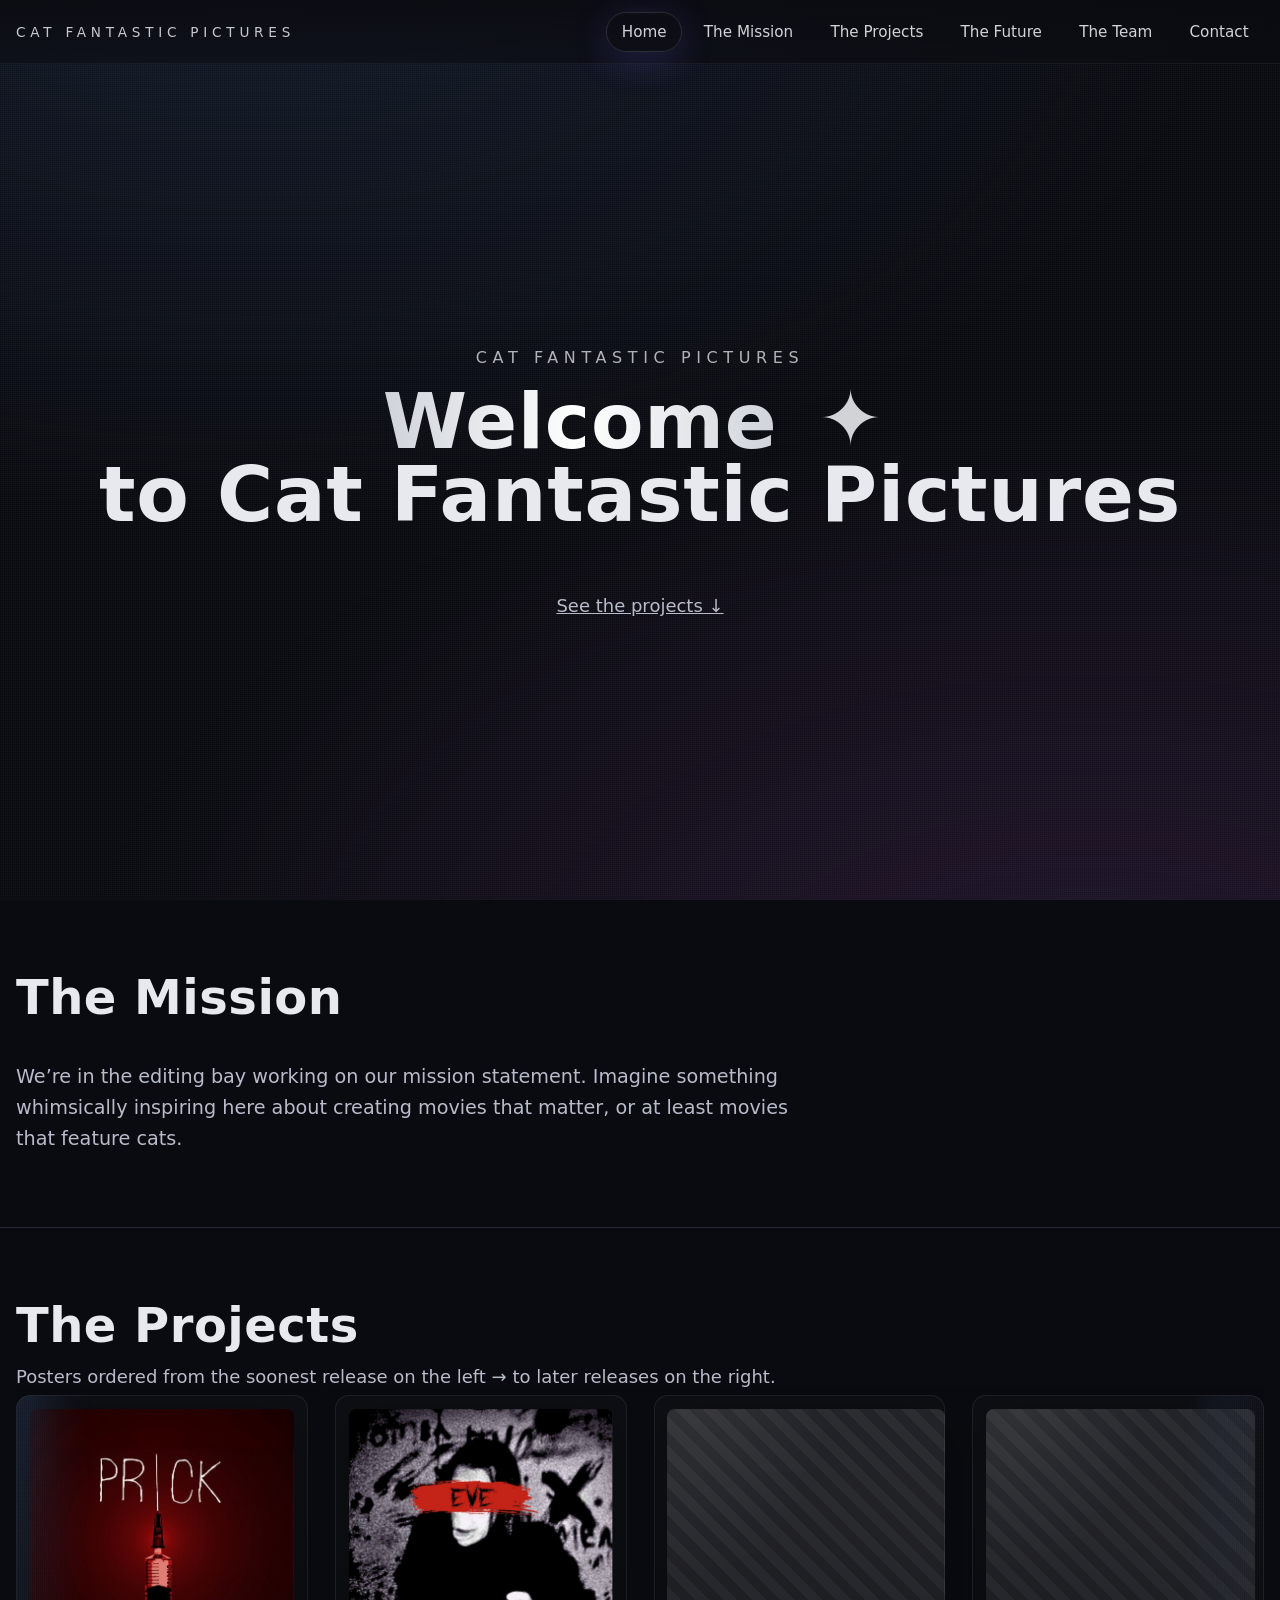
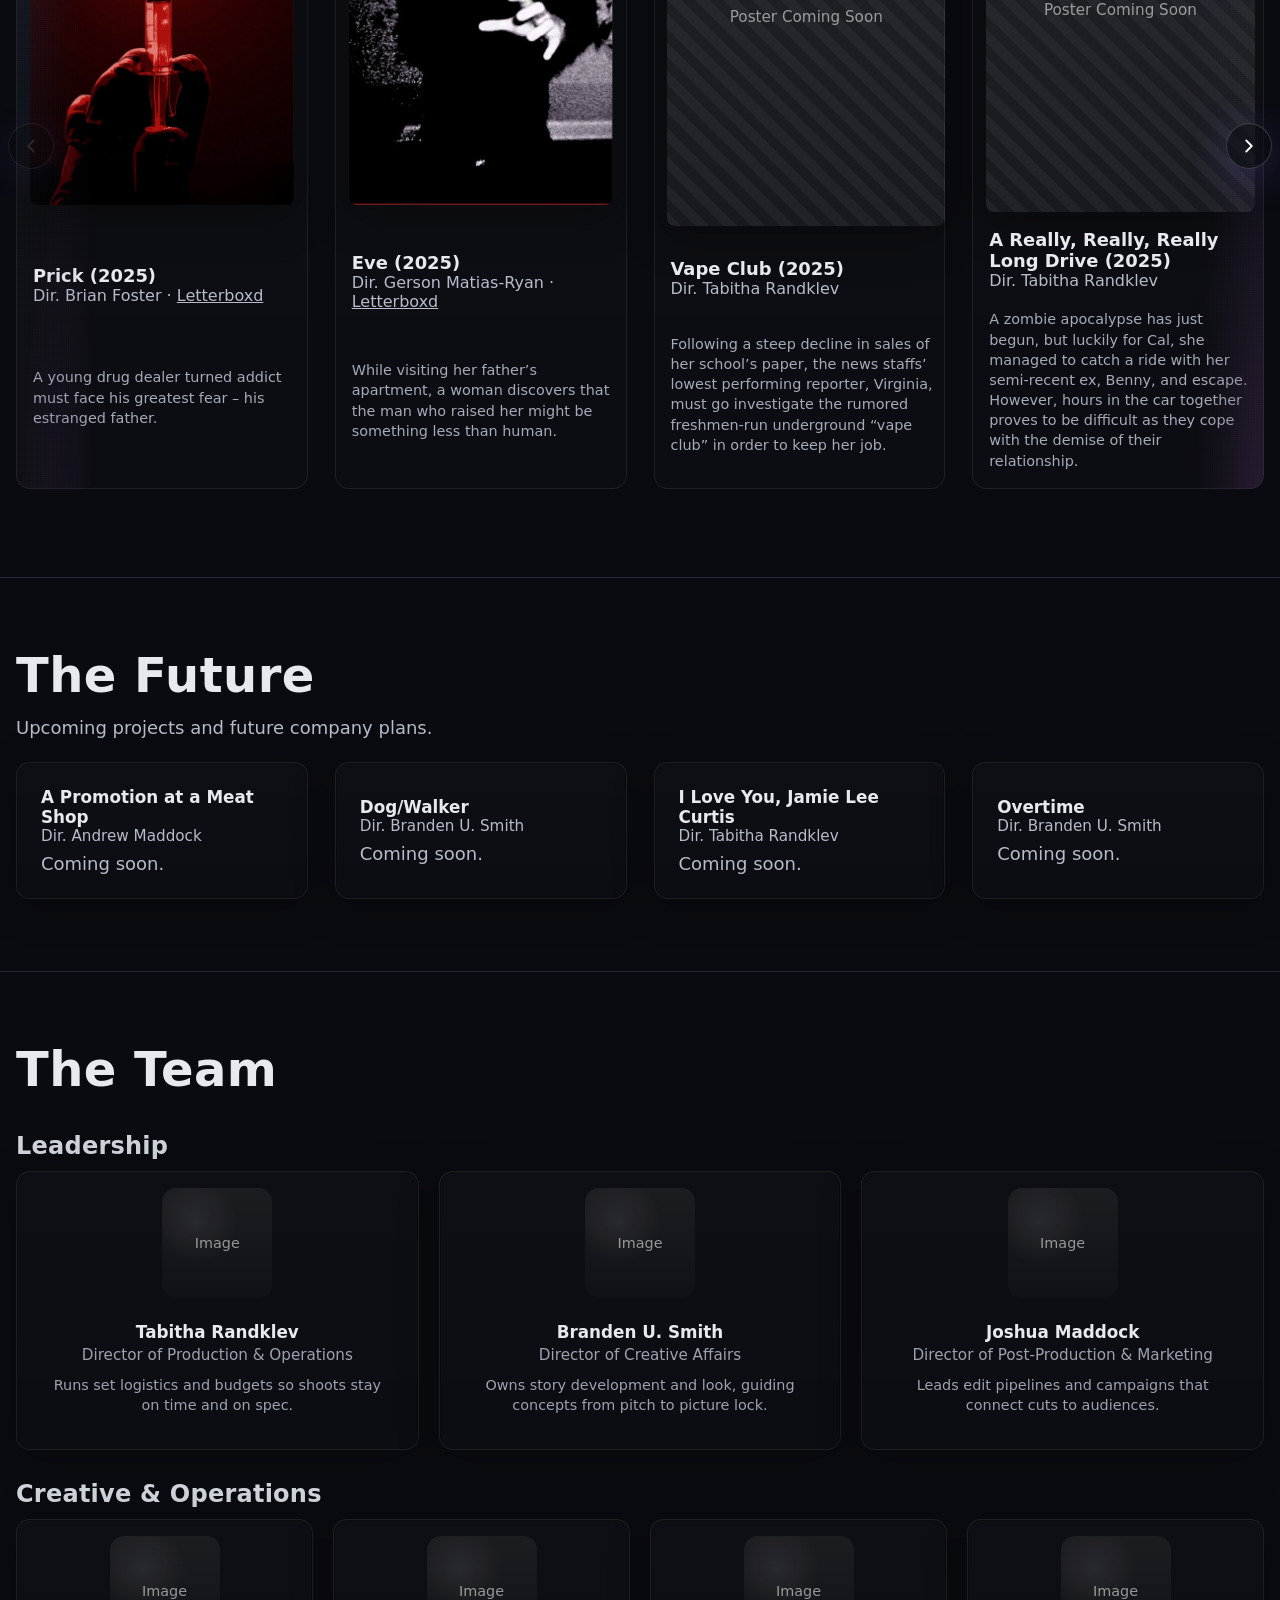
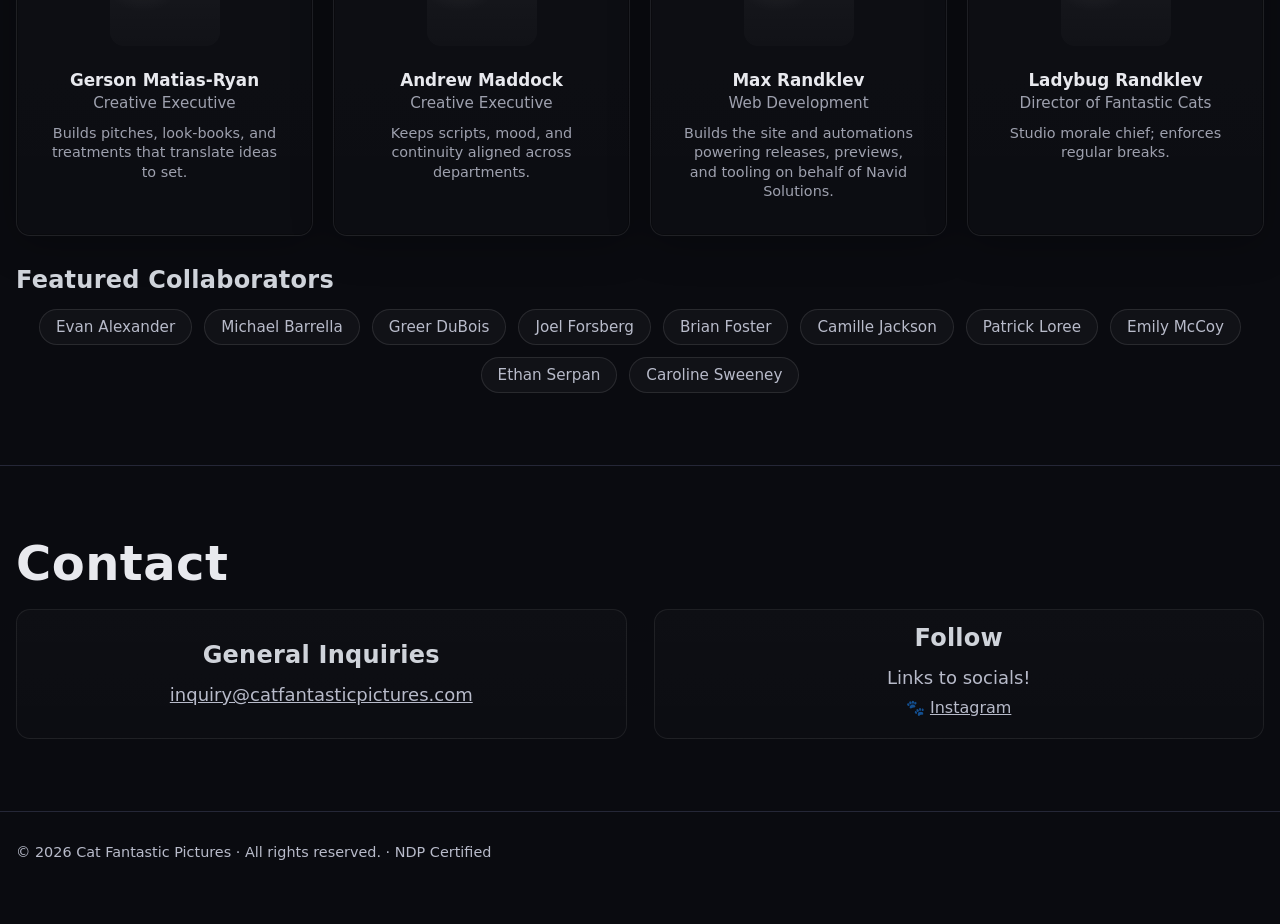
==== commit dde3435f: "Update index.html meow" ====
--- a/index.html
+++ b/index.html
@@ -44,7 +44,7 @@
       -webkit-font-smoothing: antialiased;
       -moz-osx-font-smoothing: grayscale;
 
-      /* Animated nebula + grain (kept from current version) */
+      /* Animated nebula + grain */
       position: relative;
       isolation: isolate;
     }
@@ -71,6 +71,31 @@
       .fade { animation: none !important; }
     }
 
+    /* ---------------------------
+       Intro Video Overlay
+    --------------------------- */
+    #intro-overlay {
+      position: fixed;
+      inset: 0;
+      z-index: 9999; /* Top level */
+      background: transparent; /* UPDATED: Allows alpha video to show site behind */
+      display: flex;
+      align-items: center;
+      justify-content: center;
+      opacity: 1;
+      transition: opacity 0.8s ease, visibility 0.8s;
+      pointer-events: none; /* UPDATED: Allows clicks to pass through immediately */
+    }
+    #intro-overlay video {
+      width: 100%;
+      height: 100%;
+      object-fit: cover; /* Ensures video fills screen */
+    }
+    #intro-overlay.hidden {
+      opacity: 0;
+      visibility: hidden;
+    }
+
     /* Layout helpers */
     .wrap { width: min(100% - 2rem, var(--maxw)); margin-inline: auto; }
     .wrap.wide { width: min(100% - 1rem, var(--maxw-wide)); } /* Projects only */
@@ -82,6 +107,7 @@
     }
     h1, h2, h3 { margin: 0 0 .5rem; line-height: 1.05; letter-spacing: .01em; }
     h2 { font-size: clamp(26px, 5.5vmin, 48px); position: relative; display: inline-block; }
+    h3 { font-size: 1.5rem; margin-top: 2rem; color: var(--accent-1); }
     p { margin: .5rem 0 0; color: var(--muted); font-size: clamp(14px, 2.3vmin, 18px); }
     a { color: inherit; }
     .muted { color: var(--muted); }
@@ -123,7 +149,7 @@
     }
     .menu-btn span::before{ top: -6px; }
     .menu-btn span::after{ top: 6px; }
-    @media (max-width: 760px){
+    @media (max-width: 900px){
       .menu-btn{ display: inline-block; }
       .navlinks{ display: none; position: fixed; top: var(--nav-h); right: 0; left: 0;
         background: rgba(10,11,16,.92); backdrop-filter: blur(10px); padding: .75rem; border-bottom: 1px solid rgba(255,255,255,.06); }
@@ -162,23 +188,13 @@
     @keyframes shine{ 0%{background-position: 200% 50%} 100%{background-position: 0% 50%} }
 
     /* ---------------------------
-       Cards / Grids / Placeholders
+       Cards / Grids
     --------------------------- */
     .grid{
       display: grid; gap: var(--gap);
       grid-template-columns: repeat(12, 1fr);
     }
-    .grid.cols-3 > *{ grid-column: span 4; }
-    .grid.cols-2 > *{ grid-column: span 6; }
-    .grid.full > *{ grid-column: 1 / -1; }
-    @media (max-width: 900px){
-      .grid.cols-3 > *{ grid-column: span 6; }
-    }
-    @media (max-width: 600px){
-      .grid.cols-3 > *,
-      .grid.cols-2 > *{ grid-column: 1 / -1; }
-    }
-
+    /* Simple generic card style */
     .card{
       background: linear-gradient(180deg, rgba(255,255,255,.02), rgba(255,255,255,.01));
       border: 1px solid rgba(255,255,255,.07);
@@ -190,9 +206,9 @@
     .title{ font-weight: 700; font-size: 1.05rem; }
     .meta{ font-size: .95rem; color: var(--muted); }
 
-    /* Placeholder images (no external assets) */
+    /* Placeholder images */
     .ph-head{
-      aspect-ratio: 1 / 1; /* team headshots */
+      aspect-ratio: 1 / 1; 
       background:
         radial-gradient(circle at 30% 30%, rgba(255,255,255,.07), transparent 40%),
         linear-gradient(180deg, rgba(255,255,255,.06), rgba(255,255,255,.02));
@@ -205,9 +221,9 @@
     --------------------------- */
     .poster-carousel{
       position: relative;
-      --cols: 4; /* shows 4 at once on wide screens */
-      --track-pad-top: .5rem;      /* matches .poster-track padding-block top */
-      --track-pad-bottom: 1rem;    /* matches .poster-track padding-block bottom */
+      --cols: 4; 
+      --track-pad-top: .5rem;      
+      --track-pad-bottom: 1rem;    
     }
     @media (max-width: 1100px){ .poster-carousel{ --cols: 3; } }
     @media (max-width: 780px){ .poster-carousel{ --cols: 2; } }
@@ -229,11 +245,11 @@
     .poster-card{
       scroll-snap-align: start;
       display: grid;
-      gap: .75rem; /* slightly more breathing room for bigger posters */
+      gap: .75rem; 
       background: linear-gradient(180deg, rgba(255,255,255,.02), rgba(255,255,255,.01));
       border: 1px solid rgba(255,255,255,.07);
       border-radius: var(--radius);
-      padding: .8rem; /* a hair larger than before */
+      padding: .8rem; 
     }
 
     .poster-image {
@@ -247,20 +263,20 @@
     }
 
     .ph-poster{
-      aspect-ratio: 2 / 3; /* movie poster ratio */
+      aspect-ratio: 2 / 3; 
       border-radius: calc(var(--radius) - 6px);
       background:
         radial-gradient(120% 100% at 10% 0%, rgba(255,255,255,.06), transparent 40%),
         repeating-linear-gradient(45deg, rgba(255,255,255,.07) 0 10px, rgba(255,255,255,.03) 10px 20px),
         linear-gradient(180deg, rgba(255,255,255,.06), rgba(255,255,255,.02));
       display: grid; place-items: center; color: rgba(255,255,255,.55);
-      font-size: .95rem; /* slightly larger placeholder label */
+      font-size: .95rem; 
       box-shadow: 0 10px 40px rgba(0,0,0,.35);
     }
 
     .poster-meta{ padding: 0 .2rem .2rem; }
-    .poster-title{ font-weight: 700; font-size: 1.12rem; } /* touch larger */
-    .poster-sub{ color: var(--muted); font-size: 1rem; }   /* touch larger */
+    .poster-title{ font-weight: 700; font-size: 1.12rem; } 
+    .poster-sub{ color: var(--muted); font-size: 1rem; }   
     .poster-logline {
       padding: 0 .2rem;
       margin: 0;
@@ -284,11 +300,11 @@
     .poster-nav.right{ right: -8px; }
 
     .fade{
-      position: absolute; top: 0; bottom: 0; width: 80px; /* Wider for smoother fade */
+      position: absolute; top: 0; bottom: 0; width: 80px; 
       pointer-events: none; z-index: 1;
-        top: var(--track-pad-top);
-       bottom: var(--track-pad-bottom);
-  border-radius: var(--radius);   /* same round as the poster cards */
+      top: var(--track-pad-top);
+      bottom: var(--track-pad-bottom);
+      border-radius: var(--radius);   
       background-image: var(--nebula-bg);
       background-size: 2px 2px, 2px 2px, 100% 100%, 100% 100%;
       background-repeat: repeat, repeat, no-repeat, no-repeat;
@@ -297,15 +313,27 @@
     }
     .fade.left{
       left: 0;
-      /* Use a mask to create the fade effect */
       -webkit-mask-image: linear-gradient(to right, var(--bg), transparent);
       mask-image: linear-gradient(to right, var(--bg), transparent);
     }
     .fade.right{
       right: 0;
-      /* Use a mask to create the fade effect */
       -webkit-mask-image: linear-gradient(to left, var(--bg), transparent);
       mask-image: linear-gradient(to left, var(--bg), transparent);
+    }
+
+    /* Future Section Grid */
+    .future-grid {
+      display: grid;
+      grid-template-columns: repeat(auto-fill, minmax(280px, 1fr));
+      gap: var(--gap);
+      margin-top: 1.5rem;
+    }
+    .future-card {
+      padding: 1.5rem;
+      display: flex;
+      flex-direction: column;
+      justify-content: center;
     }
 
     /* Lists with paw bullets */
@@ -318,23 +346,22 @@
 
     /* Contact panel */
     .contact {
-  display: grid;
-  gap: var(--gap);
-  align-items: stretch; /* This makes the boxes equal height */
-  grid-template-columns: 1fr 1fr;
-}
+      display: grid;
+      gap: var(--gap);
+      align-items: stretch; 
+      grid-template-columns: 1fr 1fr;
+    }
     @media (max-width: 800px){ .contact{ grid-template-columns: 1fr; } }
     .panel {
-  background: linear-gradient(180deg, rgba(255,255,255,.02), rgba(255,255,255,.01));
-  border: 1px solid rgba(255,255,255,.07);
-  border-radius: var(--radius);
-  padding: 1rem 1.2rem;
-  text-align: center;
-  /* Add these 3 lines for vertical centering */
-  display: flex;
-  flex-direction: column;
-  justify-content: center;
-}
+      background: linear-gradient(180deg, rgba(255,255,255,.02), rgba(255,255,255,.01));
+      border: 1px solid rgba(255,255,255,.07);
+      border-radius: var(--radius);
+      padding: 1rem 1.2rem;
+      text-align: center;
+      display: flex;
+      flex-direction: column;
+      justify-content: center;
+    }
     .small { font-size: .9rem; }
 
     /* Footer */
@@ -349,9 +376,33 @@
       background: #11131c; color: #fff; padding: .5rem .75rem; border-radius: .5rem;
     }
     .skip-link:focus{ left: .5rem; top: .5rem; outline: 2px solid #fff; }
+
+    /* Collaborators list */
+    .collab-list {
+      display: flex;
+      flex-wrap: wrap;
+      gap: 0.75rem;
+      justify-content: center;
+      margin-top: 1rem;
+    }
+    .collab-tag {
+      padding: 0.5rem 1rem;
+      border-radius: 999px;
+      background: rgba(255,255,255,0.03);
+      border: 1px solid rgba(255,255,255,0.1);
+      font-size: 0.95rem;
+      color: var(--muted);
+    }
   </style>
 </head>
 <body>
+  <div id="intro-overlay">
+    <video autoplay muted playsinline>
+      <source src="CatFantasticIntro.webm" type="video/webm">
+      <source src="CatFantasticIntro.mov" type="video/mov">
+    </video>
+  </div>
+
   <a class="skip-link" href="#home">Skip to content</a>
 
   <nav class="nav" aria-label="Primary">
@@ -360,7 +411,9 @@
       <button class="menu-btn" aria-label="Toggle menu" aria-expanded="false"><span></span></button>
       <div class="navlinks" id="menu">
         <a href="#home">Home</a>
+        <a href="#mission">The Mission</a>
         <a href="#projects">The Projects</a>
+        <a href="#future">The Future</a>
         <a href="#team">The Team</a>
         <a href="#contact">Contact</a>
       </div>
@@ -377,6 +430,18 @@
       <p style="margin-top:4rem;"><a href="#projects">See the projects ↓</a></p>
     </div>
   </header>
+
+  <section id="mission" class="section" aria-labelledby="mission-title">
+    <div class="wrap">
+        <h2 id="mission-title">The Mission</h2>
+        <div style="max-width: 800px; margin-top: 2rem;">
+            <p style="font-size: 1.2rem; line-height: 1.6;">
+                We’re in the editing bay working on our mission statement. 
+                Imagine something whimsically inspiring here about creating movies that matter, or at least movies that feature cats.
+            </p>
+        </div>
+    </div>
+  </section>
 
   <section id="projects" class="section" aria-labelledby="projects-title">
     <div class="wrap">
@@ -415,16 +480,34 @@
               <div class="poster-title">Vape Club (2025)</div>
               <div class="poster-sub">Dir. Tabitha Randklev</div>
             </div>
-            <p class="poster-logline">Logline: TBD</p>
+            <p class="poster-logline">Following a steep decline in sales of her school’s paper, the news staffs’ lowest performing reporter, Virginia, must go investigate the rumored freshmen-run underground “vape club” in order to keep her job.</p>
           </article>
 
-          <article class="poster-card" data-year="2026">
+          <article class="poster-card" data-year="2025">
             <div class="ph-poster" role="img" aria-label="A Really, Really, Really Long Drive poster placeholder">Poster Coming Soon</div>
             <div class="poster-meta">
-              <div class="poster-title">A Really, Really, Really Long Drive (2026)</div>
+              <div class="poster-title">A Really, Really, Really Long Drive (2025)</div>
               <div class="poster-sub">Dir. Tabitha Randklev</div>
             </div>
-            <p class="poster-logline">Logline: TBD</p>
+            <p class="poster-logline">A zombie apocalypse has just begun, but luckily for Cal, she managed to catch a ride with her semi-recent ex, Benny, and escape. However, hours in the car together proves to be difficult as they cope with the demise of their relationship.</p>
+          </article>
+
+          <article class="poster-card" data-year="2026">
+            <div class="ph-poster" role="img" aria-label="My Stepdad’s a Minotaur poster placeholder">Poster Coming Soon</div>
+            <div class="poster-meta">
+              <div class="poster-title">My Stepdad’s a Minotaur (2026)</div>
+              <div class="poster-sub">Dir. Tabitha Randklev</div>
+            </div>
+            <p class="poster-logline">Sixteen year old Theo’s seemingly average life is thrown into disarray when he’s introduced to his mom’s mysterious new boyfriend: a minotaur. Along with his geeky neighbor Perry, Theo does everything in his power to break the two up before it’s too late.</p>
+          </article>
+
+          <article class="poster-card" data-year="2026">
+            <div class="ph-poster" role="img" aria-label="JOB!! poster placeholder">Poster Coming Soon</div>
+            <div class="poster-meta">
+              <div class="poster-title">JOB!! (2026)</div>
+              <div class="poster-sub">Dir. Greer DuBois · Web Series</div>
+            </div>
+            <p class="poster-logline">A Perfectly Normal Employee works at their Perfectly Normal Job. Then, strange jam-related disasters start to happen outside.</p>
           </article>
 
           <article class="poster-card" data-year="2026">
@@ -433,34 +516,7 @@
               <div class="poster-title">The Best Wedding Anyone’s Ever Been To (2026)</div>
               <div class="poster-sub">Dir. Ryan Jahn</div>
             </div>
-            <p class="poster-logline">Logline: TBD</p>
-          </article>
-
-          <article class="poster-card" data-year="TBD">
-            <div class="ph-poster" role="img" aria-label="A Promotion at a Meat Shop poster placeholder">Poster Coming Soon</div>
-            <div class="poster-meta">
-              <div class="poster-title">A Promotion at a Meat Shop (TBD)</div>
-              <div class="poster-sub">Dir. Andrew Maddock</div>
-            </div>
-            <p class="poster-logline">Logline: TBD</p>
-          </article>
-
-          <article class="poster-card" data-year="TBD">
-            <div class="ph-poster" role="img" aria-label="Dog/Walker poster placeholder">Poster Coming Soon</div>
-            <div class="poster-meta">
-              <div class="poster-title">Dog/Walker (TBD)</div>
-              <div class="poster-sub">Dir. Branden U. Smith</div>
-            </div>
-            <p class="poster-logline">Logline: TBD</p>
-          </article>
-
-          <article class="poster-card" data-year="TBD">
-            <div class="ph-poster" role="img" aria-label="Untitled Superhero Short poster placeholder">Poster Coming Soon</div>
-            <div class="poster-meta">
-              <div class="poster-title">Untitled Superhero Short (TBD)</div>
-              <div class="poster-sub">Dir. Tabitha Randklev</div>
-            </div>
-            <p class="poster-logline">Logline: TBD</p>
+            <p class="poster-logline">A disparate group of friends, relatives, and partygoers unite for the wedding of the century. But with a depressed birthday clown, insane caterer, no wine and a snooping detective threatening to ruin the festivities, can this wedding still go off without a hitch?</p>
           </article>
 
         </div>
@@ -473,6 +529,39 @@
 
         <div class="fade left" aria-hidden="true"></div>
         <div class="fade right" aria-hidden="true"></div>
+      </div>
+    </div>
+  </section>
+
+  <section id="future" class="section" aria-labelledby="future-title">
+    <div class="wrap">
+      <h2 id="future-title">The Future</h2>
+      <p class="muted">Upcoming projects and future company plans.</p>
+
+      <div class="future-grid">
+        <article class="card future-card">
+            <div class="title">A Promotion at a Meat Shop</div>
+            <div class="meta">Dir. Andrew Maddock</div>
+            <p>Coming soon.</p>
+        </article>
+
+        <article class="card future-card">
+            <div class="title">Dog/Walker</div>
+            <div class="meta">Dir. Branden U. Smith</div>
+            <p>Coming soon.</p>
+        </article>
+
+        <article class="card future-card">
+            <div class="title">I Love You, Jamie Lee Curtis</div>
+            <div class="meta">Dir. Tabitha Randklev</div>
+            <p>Coming soon.</p>
+        </article>
+
+        <article class="card future-card">
+            <div class="title">Overtime</div>
+            <div class="meta">Dir. Branden U. Smith</div>
+            <p>Coming soon.</p>
+        </article>
       </div>
     </div>
   </section>
@@ -527,7 +616,7 @@
   <div class="wrap team-max">
     <h2 id="team-title">The Team</h2>
 
-    <h3 style="margin-top:1rem;">Leadership</h3>
+    <h3>Leadership</h3>
     <div class="team-grid grid-leaders" style="margin-top:.75rem;">
       <article class="card team-card">
         <div class="ph-head headshot" role="img" aria-label="Headshot placeholder">Image</div>
@@ -557,7 +646,7 @@
       </article>
     </div>
 
-    <h3 style="margin-top:1.75rem;">Creative &amp; Operations</h3>
+    <h3>Creative &amp; Operations</h3>
     <div class="team-grid grid-support" style="margin-top:.75rem;">
       <article class="card team-card">
         <div class="ph-head headshot" role="img" aria-label="Headshot placeholder">Image</div>
@@ -582,7 +671,7 @@
         <div class="body">
           <div class="title">Max Randklev</div>
           <div class="meta">Web Development</div>
-          <p class="bio">Builds the site and automations powering releases, previews, and tooling.</p>
+          <p class="bio">Builds the site and automations powering releases, previews, and tooling on behalf of Navid Solutions.</p>
         </div>
       </article>
 
@@ -595,6 +684,21 @@
         </div>
       </article>
     </div>
+
+    <h3>Featured Collaborators</h3>
+    <div class="collab-list">
+        <div class="collab-tag">Evan Alexander</div>
+        <div class="collab-tag">Michael Barrella</div>
+        <div class="collab-tag">Greer DuBois</div>
+        <div class="collab-tag">Joel Forsberg</div>
+        <div class="collab-tag">Brian Foster</div>
+        <div class="collab-tag">Camille Jackson</div>
+        <div class="collab-tag">Patrick Loree</div>
+        <div class="collab-tag">Emily McCoy</div>
+        <div class="collab-tag">Ethan Serpan</div>
+        <div class="collab-tag">Caroline Sweeney</div>
+    </div>
+
   </div>
 </section>
 
@@ -619,13 +723,28 @@
 
   <footer role="contentinfo">
     <div class="wrap">
-      <div class="muted">© <span id="year"></span> Cat Fantastic Pictures · All rights reserved.</div>
+      <div class="muted">© <span id="year"></span> Cat Fantastic Pictures · All rights reserved. · NDP Certified</div>
     </div>
   </footer>
 
   <script>
     // Current year
     document.getElementById('year').textContent = new Date().getFullYear();
+
+    // ---------------------------
+    // Intro Video Logic
+    // ---------------------------
+    window.addEventListener('load', () => {
+      setTimeout(() => {
+        const overlay = document.getElementById('intro-overlay');
+        if(overlay) {
+          overlay.classList.add('hidden');
+          // Remove from DOM entirely after fade to save memory
+          setTimeout(() => overlay.remove(), 800);
+        }
+      }, 3500);
+    });
+
 
     // Mobile menu
     const body = document.body;
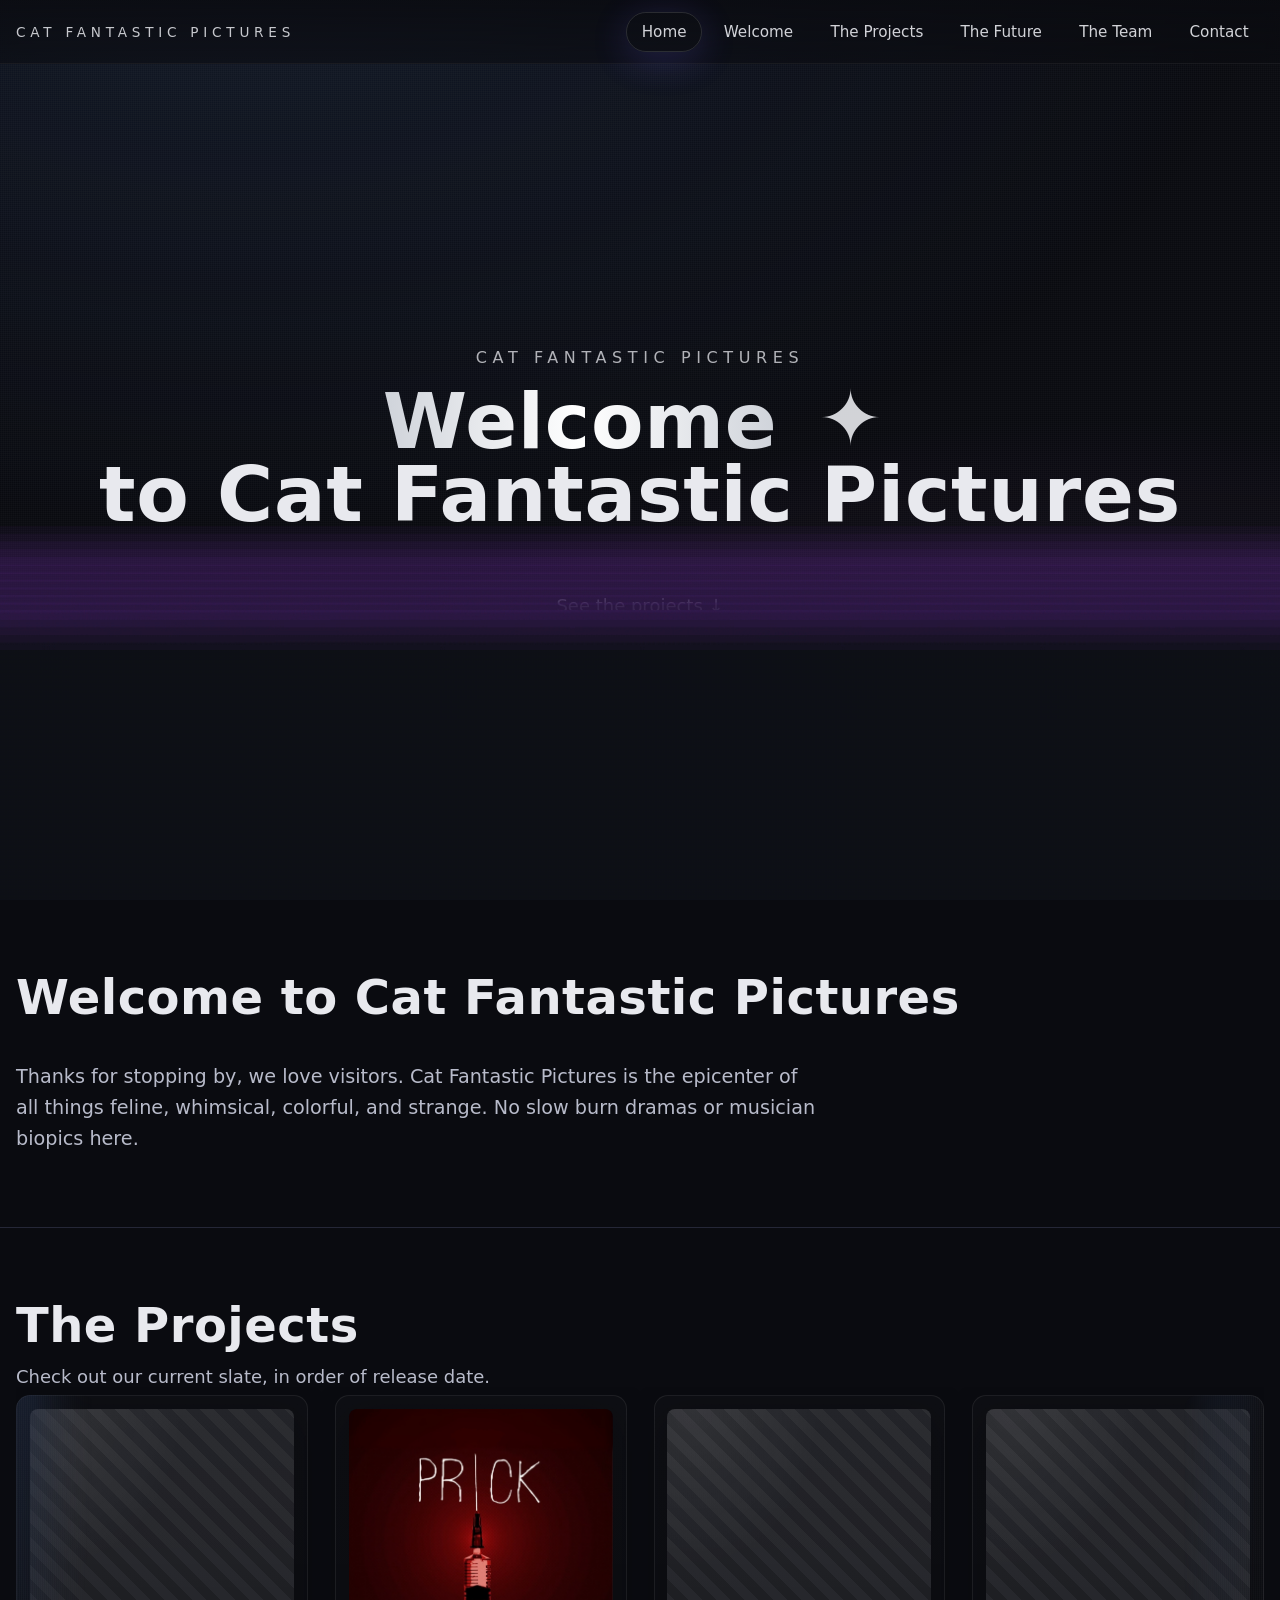
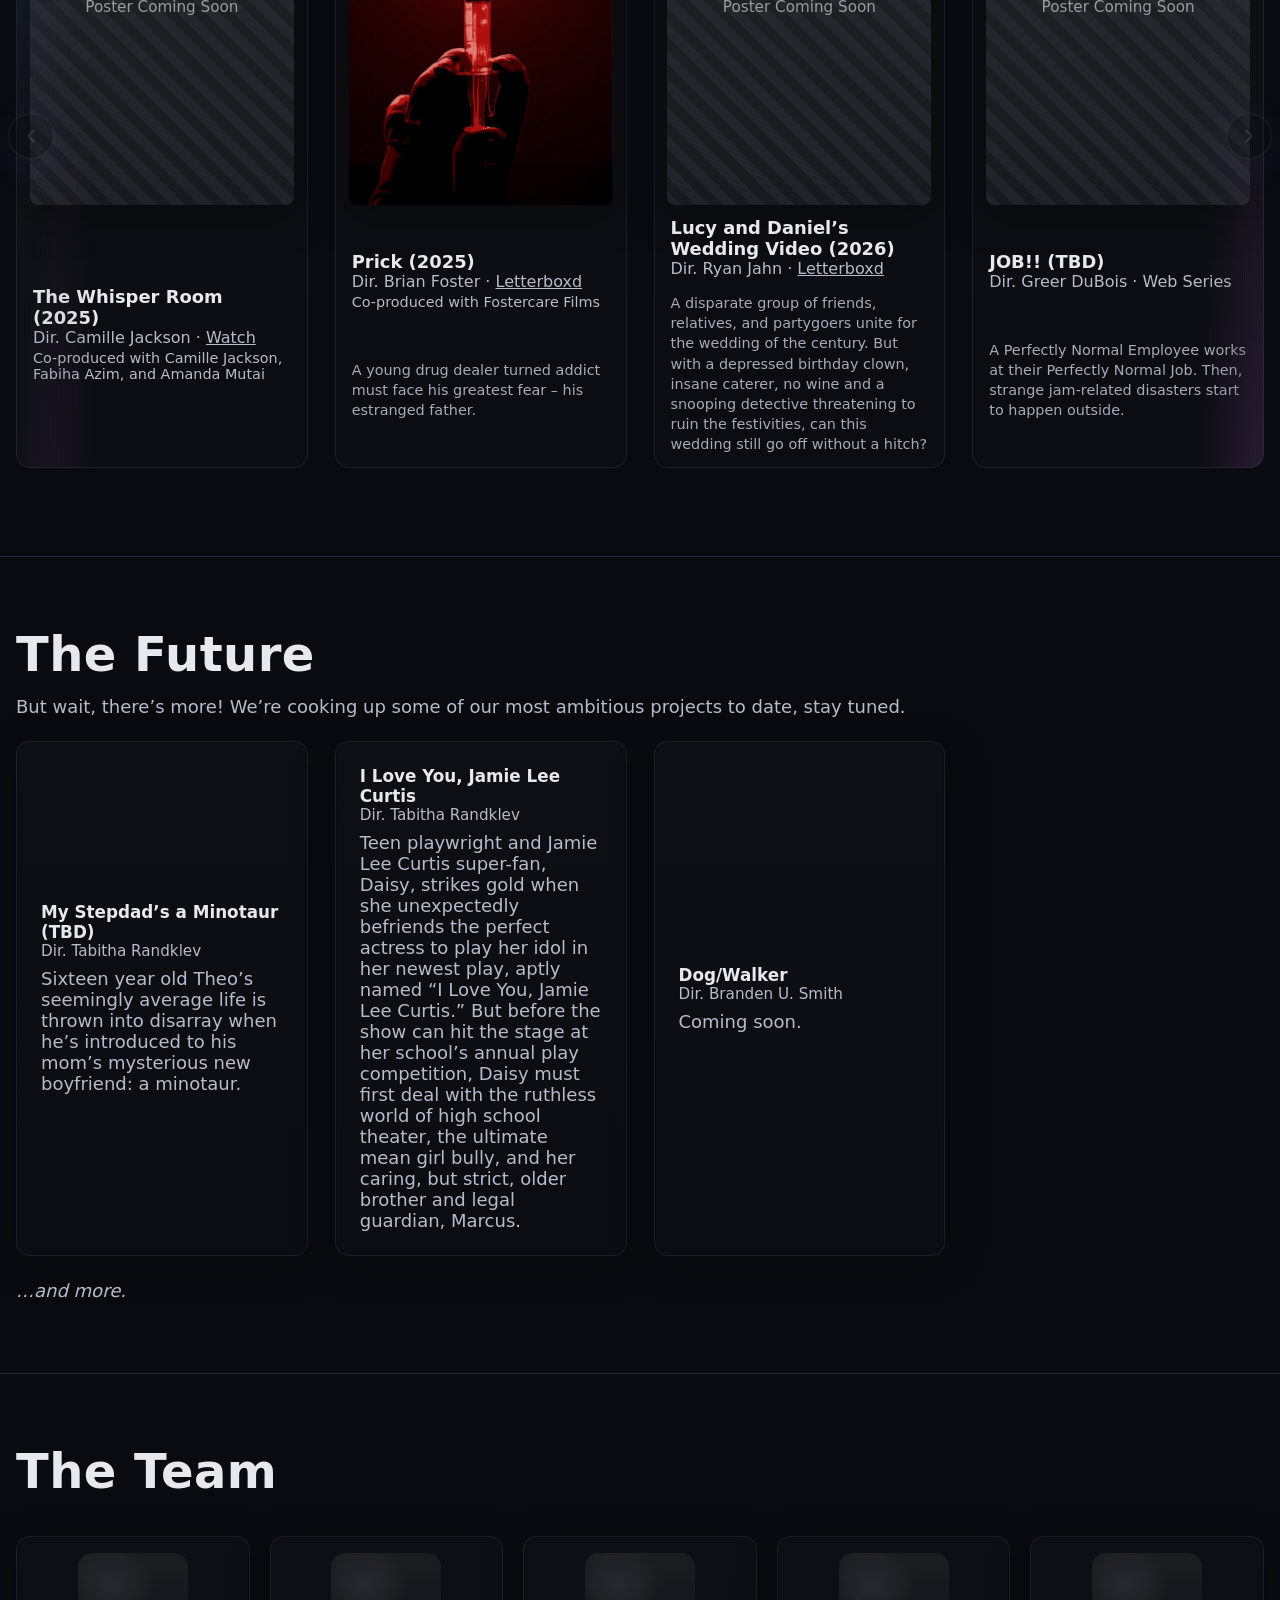
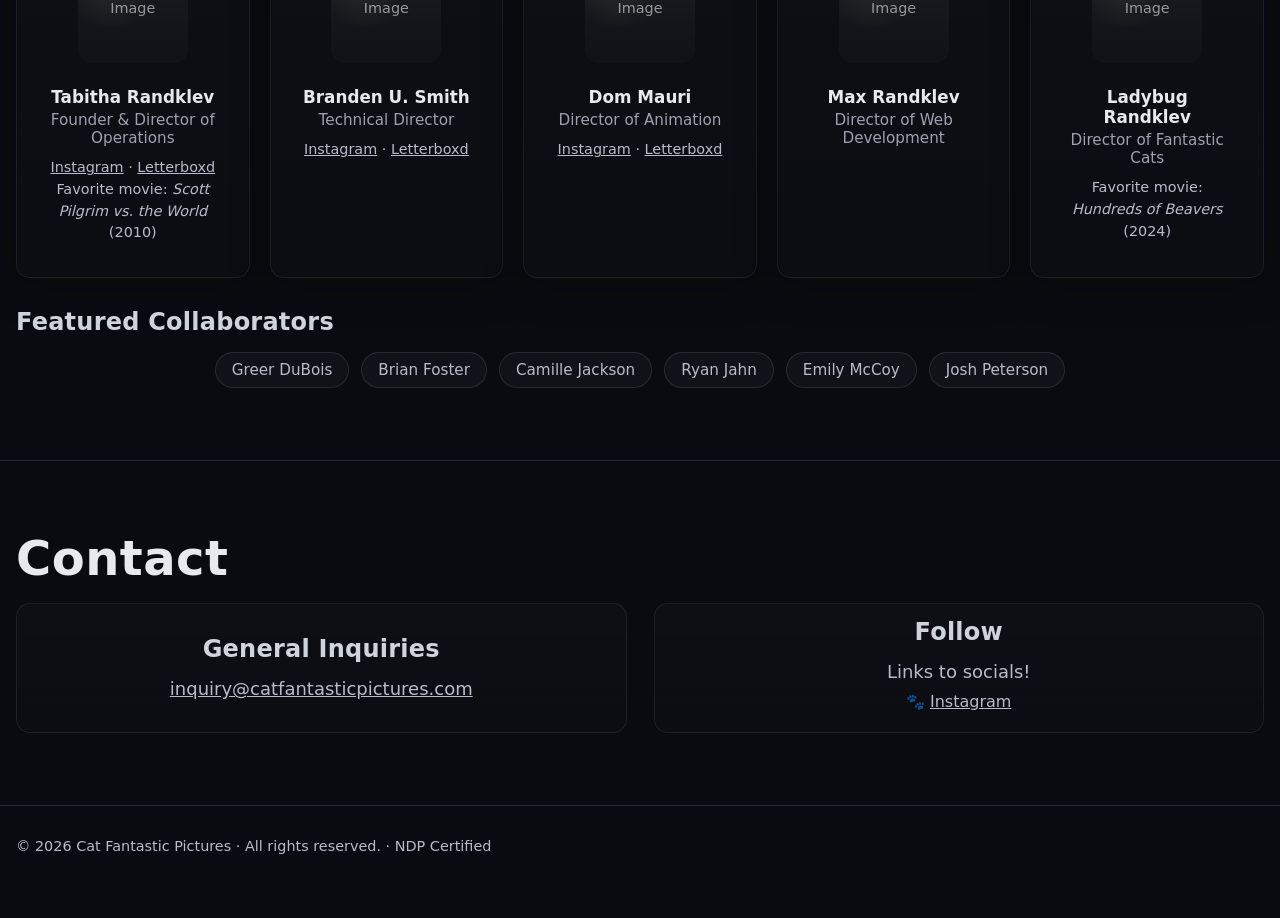
==== commit f88fb71b: "Apply Tabitha's website update doc - Remove Eve, Vape Club, A Really Really Really Long Drive, A Pro" ====
--- a/index.html
+++ b/index.html
@@ -7,393 +7,7 @@
   <meta name="color-scheme" content="dark" />
   <title>Cat Fantastic Pictures</title>
   <link rel="icon" type="image/png" href="CatFan.png" />
-  <style>
-    /* ---------------------------
-       Base / Reset / Tokens
-    --------------------------- */
-    *, *::before, *::after { box-sizing: border-box; }
-    :root{
-      --bg: #0a0b10;
-      --text: #e8e9ee;
-      --muted: #b8bbca;
-      --line: #252737;
-      --glass: rgba(13,15,24,.6);
-      --accent-1: #cfd3da; /* used in "shine" */
-      --accent-2: #ffffff;
-      --brand-shadow: 0 8px 40px rgba(114, 99, 255, .25);
-      --radius: 14px;
-      --nav-h: 64px;
-      --maxw: 1500px;
-      --maxw-wide: 1500px;  /* wider container for Projects */
-      --gap: clamp(16px, 3vmin, 28px);
-
-      /* DRY variable for the complex animated background */
-      --nebula-bg:
-        linear-gradient(to right, rgba(255,255,255,0.02) 1px, transparent 1px),
-        linear-gradient(to bottom, rgba(255,255,255,0.02) 1px, transparent 1px),
-        radial-gradient(ellipse 80% 70% at 20% -10%, hsla(220, 40%, 20%, 0.6), transparent),
-        radial-gradient(ellipse 80% 70% at 85% 115%, hsla(280, 40%, 25%, 0.5), transparent);
-    }
-    html, body { height: 100%; }
-    html { scroll-behavior: smooth; scroll-padding-top: var(--nav-h); }
-    body{
-      margin: 0;
-      color: var(--text);
-      background: var(--bg);
-      font-family: system-ui, -apple-system, "Segoe UI", Roboto, Helvetica, Arial, "Noto Sans", sans-serif;
-      -webkit-font-smoothing: antialiased;
-      -moz-osx-font-smoothing: grayscale;
-
-      /* Animated nebula + grain */
-      position: relative;
-      isolation: isolate;
-    }
-    body::before{
-      content: "";
-      position: fixed;
-      inset: 0;
-      z-index: -1;
-      pointer-events: none;
-      background-image: var(--nebula-bg);
-      background-size: 2px 2px, 2px 2px, 100% 100%, 100% 100%;
-      background-repeat: repeat, repeat, no-repeat, no-repeat;
-      background-position: center, center, -60% -20%, 40% 60%;
-      animation: move-glow 30s ease-in-out infinite alternate;
-      opacity: .8;
-    }
-    @keyframes move-glow { to { background-position: center, center, 60% 20%, -40% -60%; } }
-
-    /* Respect users who prefer less motion */
-    @media (prefers-reduced-motion: reduce) {
-      body::before { animation: none; }
-      .accent { animation: none; }
-      .poster-track { scroll-behavior: auto !important; }
-      .fade { animation: none !important; }
-    }
-
-    /* ---------------------------
-       Intro Video Overlay
-    --------------------------- */
-    #intro-overlay {
-      position: fixed;
-      inset: 0;
-      z-index: 9999; /* Top level */
-      background: transparent; /* UPDATED: Allows alpha video to show site behind */
-      display: flex;
-      align-items: center;
-      justify-content: center;
-      opacity: 1;
-      transition: opacity 0.8s ease, visibility 0.8s;
-      pointer-events: none; /* UPDATED: Allows clicks to pass through immediately */
-    }
-    #intro-overlay video {
-      width: 100%;
-      height: 100%;
-      object-fit: cover; /* Ensures video fills screen */
-    }
-    #intro-overlay.hidden {
-      opacity: 0;
-      visibility: hidden;
-    }
-
-    /* Layout helpers */
-    .wrap { width: min(100% - 2rem, var(--maxw)); margin-inline: auto; }
-    .wrap.wide { width: min(100% - 1rem, var(--maxw-wide)); } /* Projects only */
-    .section { padding: clamp(56px, 8vmin, 108px) 0; }
-    .section:not(:first-of-type){ border-top: 1px solid var(--line); }
-    .eyebrow {
-      font-size: .8rem; letter-spacing: .25em; text-transform: uppercase; opacity: .75;
-      text-align: left; /* Ensures all eyebrows are left-aligned */
-    }
-    h1, h2, h3 { margin: 0 0 .5rem; line-height: 1.05; letter-spacing: .01em; }
-    h2 { font-size: clamp(26px, 5.5vmin, 48px); position: relative; display: inline-block; }
-    h3 { font-size: 1.5rem; margin-top: 2rem; color: var(--accent-1); }
-    p { margin: .5rem 0 0; color: var(--muted); font-size: clamp(14px, 2.3vmin, 18px); }
-    a { color: inherit; }
-    .muted { color: var(--muted); }
-
-    /* ---------------------------
-       Top Navigation (glassy)
-    --------------------------- */
-    .nav{
-      position: sticky; top: 0; z-index: 10; height: var(--nav-h);
-      display: flex; align-items: center;
-      background: linear-gradient(to bottom, rgba(10,11,16,.85), rgba(10,11,16,.55));
-      backdrop-filter: blur(8px);
-      border-bottom: 1px solid rgba(255,255,255,.06);
-    }
-    .brand{
-      font-size: .85rem; letter-spacing: .35em; text-transform: uppercase; opacity: .85; white-space: nowrap;
-    }
-    .nav .wrap{ display: flex; align-items: center; gap: 1rem; }
-    .navlinks{
-      margin-left: auto; display: flex; gap: .4rem; align-items: center; flex-wrap: wrap;
-    }
-    .navlinks a{
-      display: inline-flex; align-items: center; justify-content: center;
-      height: 40px; padding: 0 .9rem; border-radius: 999px; text-decoration: none; font-size: .95rem;
-      border: 1px solid transparent; opacity: .9;
-    }
-    .navlinks a:hover{ background-color: rgba(255,255,255,.05); }
-    .navlinks a[aria-current="page"]{
-      border-color: rgba(255,255,255,.14); box-shadow: var(--brand-shadow);
-    }
-
-    /* Mobile nav toggle */
-    .menu-btn{ display: none; margin-left: auto; border: 1px solid rgba(255,255,255,.2); background: var(--glass);
-      height: 40px; width: 44px; border-radius: 10px; }
-    .menu-btn span{ display: block; margin: 0 auto; width: 18px; height: 2px; background: var(--text); position: relative; }
-    .menu-btn span::before, .menu-btn span::after{
-      content: ""; position: absolute; left: 0; right: 0; height: 2px; background: var(--text);
-      transform-origin: center; transition: .25s ease;
-    }
-    .menu-btn span::before{ top: -6px; }
-    .menu-btn span::after{ top: 6px; }
-    @media (max-width: 900px){
-      .menu-btn{ display: inline-block; }
-      .navlinks{ display: none; position: fixed; top: var(--nav-h); right: 0; left: 0;
-        background: rgba(10,11,16,.92); backdrop-filter: blur(10px); padding: .75rem; border-bottom: 1px solid rgba(255,255,255,.06); }
-      .navlinks.show{ display: grid; grid-template-columns: 1fr 1fr; gap: .5rem; }
-      .navlinks a{ justify-content: start; }
-      body.menu-open .menu-btn span{ background: transparent; }
-      body.menu-open .menu-btn span::before{ transform: translateY(6px) rotate(45deg); }
-      body.menu-open .menu-btn span::after{ transform: translateY(-6px) rotate(-45deg); }
-    }
-
-    /* ---------------------------
-       Hero (Welcome) — full first viewport
-    --------------------------- */
-    .hero{
-      min-height: calc(100vh - var(--nav-h));       /* fallback */
-      min-height: calc(100svh - var(--nav-h));      /* ensures no peek on mobile */
-      display: grid; place-items: center; text-align: center;
-      padding: 8vmin 0;
-    }
-    .logo-wordmark{
-      font-size: clamp(12px, 2vmin, 16px);
-      letter-spacing: .35em; text-transform: uppercase; opacity: .75; margin-bottom: 1.2rem;
-    }
-    .hero h1{
-      font-size: clamp(32px, 8.5vmin, 120px);
-      font-weight: 800; letter-spacing: .01em; line-height: .95; margin: 0 0 .6rem;
-    }
-    .star{ margin: 0 .18em; opacity: .9; transform: translateY(-.04em); display: inline-block; }
-    .accent{
-      display: inline-block;
-      background-image: linear-gradient(90deg, var(--accent-1), var(--accent-2) 25%, var(--accent-1) 50%);
-      background-size: 200% 100%;
-      -webkit-background-clip: text; background-clip: text; color: transparent;
-      animation: shine 4s linear infinite;
-    }
-    @keyframes shine{ 0%{background-position: 200% 50%} 100%{background-position: 0% 50%} }
-
-    /* ---------------------------
-       Cards / Grids
-    --------------------------- */
-    .grid{
-      display: grid; gap: var(--gap);
-      grid-template-columns: repeat(12, 1fr);
-    }
-    /* Simple generic card style */
-    .card{
-      background: linear-gradient(180deg, rgba(255,255,255,.02), rgba(255,255,255,.01));
-      border: 1px solid rgba(255,255,255,.07);
-      border-radius: var(--radius);
-      overflow: clip;
-      box-shadow: 0 0 0 1px rgba(0,0,0,.25) inset, 0 8px 40px rgba(0,0,0,.25);
-    }
-    .card .body{ padding: 1rem 1rem 1.1rem; }
-    .title{ font-weight: 700; font-size: 1.05rem; }
-    .meta{ font-size: .95rem; color: var(--muted); }
-
-    /* Placeholder images */
-    .ph-head{
-      aspect-ratio: 1 / 1; 
-      background:
-        radial-gradient(circle at 30% 30%, rgba(255,255,255,.07), transparent 40%),
-        linear-gradient(180deg, rgba(255,255,255,.06), rgba(255,255,255,.02));
-      display: grid; place-items: center; color: rgba(255,255,255,.55);
-      font-size: .9rem;
-    }
-
-    /* ---------------------------
-       Poster Carousel (Projects)
-    --------------------------- */
-    .poster-carousel{
-      position: relative;
-      --cols: 4; 
-      --track-pad-top: .5rem;      
-      --track-pad-bottom: 1rem;    
-    }
-    @media (max-width: 1100px){ .poster-carousel{ --cols: 3; } }
-    @media (max-width: 780px){ .poster-carousel{ --cols: 2; } }
-    @media (max-width: 520px){ .poster-carousel{ --cols: 1; } }
-
-    .poster-track{
-      display: grid;
-      grid-auto-flow: column;
-      gap: var(--gap);
-      grid-auto-columns: calc((100% - (var(--gap) * (var(--cols) - 1))) / var(--cols));
-      overflow-x: auto;
-      scroll-snap-type: x mandatory;
-      scroll-behavior: smooth;
-      padding-block: var(--track-pad-top) var(--track-pad-bottom);
-      -ms-overflow-style: none; scrollbar-width: none;
-    }
-    .poster-track::-webkit-scrollbar{ display: none; }
-
-    .poster-card{
-      scroll-snap-align: start;
-      display: grid;
-      gap: .75rem; 
-      background: linear-gradient(180deg, rgba(255,255,255,.02), rgba(255,255,255,.01));
-      border: 1px solid rgba(255,255,255,.07);
-      border-radius: var(--radius);
-      padding: .8rem; 
-    }
-
-    .poster-image {
-      display: block;
-      width: 100%;
-      height: auto;
-      aspect-ratio: 2 / 3;
-      object-fit: cover;
-      border-radius: calc(var(--radius) - 6px);
-      box-shadow: 0 10px 40px rgba(0,0,0,.35);
-    }
-
-    .ph-poster{
-      aspect-ratio: 2 / 3; 
-      border-radius: calc(var(--radius) - 6px);
-      background:
-        radial-gradient(120% 100% at 10% 0%, rgba(255,255,255,.06), transparent 40%),
-        repeating-linear-gradient(45deg, rgba(255,255,255,.07) 0 10px, rgba(255,255,255,.03) 10px 20px),
-        linear-gradient(180deg, rgba(255,255,255,.06), rgba(255,255,255,.02));
-      display: grid; place-items: center; color: rgba(255,255,255,.55);
-      font-size: .95rem; 
-      box-shadow: 0 10px 40px rgba(0,0,0,.35);
-    }
-
-    .poster-meta{ padding: 0 .2rem .2rem; }
-    .poster-title{ font-weight: 700; font-size: 1.12rem; } 
-    .poster-sub{ color: var(--muted); font-size: 1rem; }   
-    .poster-logline {
-      padding: 0 .2rem;
-      margin: 0;
-      font-size: .9rem;
-      color: var(--muted);
-      line-height: 1.4;
-      opacity: .9;
-    }
-
-    .poster-nav{
-      position: absolute; top: 50%; translate: 0 -50%; z-index: 2;
-      width: 46px; height: 46px; border-radius: 999px;
-      border: 1px solid rgba(255,255,255,.18);
-      background: var(--glass);
-      display: grid; place-items: center;
-      cursor: pointer;
-      box-shadow: var(--brand-shadow);
-    }
-    .poster-nav[disabled]{ opacity: .4; cursor: not-allowed; }
-    .poster-nav.left{ left: -8px; }
-    .poster-nav.right{ right: -8px; }
-
-    .fade{
-      position: absolute; top: 0; bottom: 0; width: 80px; 
-      pointer-events: none; z-index: 1;
-      top: var(--track-pad-top);
-      bottom: var(--track-pad-bottom);
-      border-radius: var(--radius);   
-      background-image: var(--nebula-bg);
-      background-size: 2px 2px, 2px 2px, 100% 100%, 100% 100%;
-      background-repeat: repeat, repeat, no-repeat, no-repeat;
-      background-position: center, center, -60% -20%, 40% 60%;
-      animation: move-glow 30s ease-in-out infinite alternate;
-    }
-    .fade.left{
-      left: 0;
-      -webkit-mask-image: linear-gradient(to right, var(--bg), transparent);
-      mask-image: linear-gradient(to right, var(--bg), transparent);
-    }
-    .fade.right{
-      right: 0;
-      -webkit-mask-image: linear-gradient(to left, var(--bg), transparent);
-      mask-image: linear-gradient(to left, var(--bg), transparent);
-    }
-
-    /* Future Section Grid */
-    .future-grid {
-      display: grid;
-      grid-template-columns: repeat(auto-fill, minmax(280px, 1fr));
-      gap: var(--gap);
-      margin-top: 1.5rem;
-    }
-    .future-card {
-      padding: 1.5rem;
-      display: flex;
-      flex-direction: column;
-      justify-content: center;
-    }
-
-    /* Lists with paw bullets */
-    .paw-list{ list-style: none; padding: 0; margin: .25rem 0 0; }
-    .paw-list li{ margin: .35rem 0; }
-    .paw-list li::before{
-      content: "🐾 ";
-      opacity: .7; font-size: .95em;
-    }
-
-    /* Contact panel */
-    .contact {
-      display: grid;
-      gap: var(--gap);
-      align-items: stretch; 
-      grid-template-columns: 1fr 1fr;
-    }
-    @media (max-width: 800px){ .contact{ grid-template-columns: 1fr; } }
-    .panel {
-      background: linear-gradient(180deg, rgba(255,255,255,.02), rgba(255,255,255,.01));
-      border: 1px solid rgba(255,255,255,.07);
-      border-radius: var(--radius);
-      padding: 1rem 1.2rem;
-      text-align: center;
-      display: flex;
-      flex-direction: column;
-      justify-content: center;
-    }
-    .small { font-size: .9rem; }
-
-    /* Footer */
-    footer{
-      border-top: 1px solid var(--line);
-      padding: 2rem 0 4rem; color: var(--muted); font-size: .9rem;
-    }
-
-    /* Accessibility helpers */
-    .skip-link{
-      position: absolute; left: -9999px; top: 0; z-index: 100;
-      background: #11131c; color: #fff; padding: .5rem .75rem; border-radius: .5rem;
-    }
-    .skip-link:focus{ left: .5rem; top: .5rem; outline: 2px solid #fff; }
-
-    /* Collaborators list */
-    .collab-list {
-      display: flex;
-      flex-wrap: wrap;
-      gap: 0.75rem;
-      justify-content: center;
-      margin-top: 1rem;
-    }
-    .collab-tag {
-      padding: 0.5rem 1rem;
-      border-radius: 999px;
-      background: rgba(255,255,255,0.03);
-      border: 1px solid rgba(255,255,255,0.1);
-      font-size: 0.95rem;
-      color: var(--muted);
-    }
-  </style>
+  <link rel="stylesheet" href="styles.css" />
 </head>
 <body>
   <div id="intro-overlay">
@@ -411,7 +25,7 @@
       <button class="menu-btn" aria-label="Toggle menu" aria-expanded="false"><span></span></button>
       <div class="navlinks" id="menu">
         <a href="#home">Home</a>
-        <a href="#mission">The Mission</a>
+        <a href="#mission">Welcome</a>
         <a href="#projects">The Projects</a>
         <a href="#future">The Future</a>
         <a href="#team">The Team</a>
@@ -433,11 +47,11 @@
 
   <section id="mission" class="section" aria-labelledby="mission-title">
     <div class="wrap">
-        <h2 id="mission-title">The Mission</h2>
+        <h2 id="mission-title">Welcome to Cat Fantastic Pictures</h2>
         <div style="max-width: 800px; margin-top: 2rem;">
             <p style="font-size: 1.2rem; line-height: 1.6;">
-                We’re in the editing bay working on our mission statement. 
-                Imagine something whimsically inspiring here about creating movies that matter, or at least movies that feature cats.
+                Thanks for stopping by, we love visitors. Cat Fantastic Pictures is the epicenter of all things feline, whimsical, colorful, and strange.
+                No slow burn dramas or musician biopics here.
             </p>
         </div>
     </div>
@@ -446,7 +60,7 @@
   <section id="projects" class="section" aria-labelledby="projects-title">
     <div class="wrap">
       <h2 id="projects-title">The Projects</h2>
-      <p class="muted">Posters ordered from the soonest release on the left → to later releases on the right.</p>
+      <p class="muted">Check out our current slate, in order of release date.</p>
 
       <div class="poster-carousel" role="region" aria-label="Projects carousel">
         <button class="poster-nav left" aria-label="Scroll left" disabled>
@@ -457,66 +71,48 @@
 
         <div class="poster-track" id="posterTrack" tabindex="0" aria-live="polite">
           <article class="poster-card" data-year="2025">
-            <img src="Prick.png" alt="Poster for Prick" class="poster-image">
+            <a href="the-whisper-room.html" class="poster-link" aria-label="The Whisper Room project page">
+              <div class="ph-poster" role="img" aria-label="The Whisper Room poster placeholder">Poster Coming Soon</div>
+            </a>
             <div class="poster-meta">
-              <div class="poster-title">Prick (2025)</div>
+              <div class="poster-title"><a href="the-whisper-room.html">The Whisper Room (2025)</a></div>
+              <div class="poster-sub">Dir. Camille Jackson · <a href="https://youtu.be/nOUuHKiJtRc?si=ihZAs5PGw9rgcEAd" target="_blank" rel="noopener">Watch</a></div>
+              <div class="poster-credit">Co-produced with Camille Jackson, Fabiha Azim, and Amanda Mutai</div>
+            </div>
+          </article>
+
+          <article class="poster-card" data-year="2025">
+            <a href="prick.html" class="poster-link" aria-label="Prick project page">
+              <img src="Prick.png" alt="Poster for Prick" class="poster-image">
+            </a>
+            <div class="poster-meta">
+              <div class="poster-title"><a href="prick.html">Prick (2025)</a></div>
               <div class="poster-sub">Dir. Brian Foster · <a href="https://letterboxd.com/film/prick-2026/" target="_blank" rel="noopener">Letterboxd</a></div>
+              <div class="poster-credit">Co-produced with Fostercare Films</div>
             </div>
             <p class="poster-logline">A young drug dealer turned addict must face his greatest fear – his estranged father.</p>
           </article>
 
-          <article class="poster-card" data-year="2025">
-            <img src="Eve.png" alt="Poster for Eve" class="poster-image">
+          <article class="poster-card" data-year="2026">
+            <a href="lucy-and-daniels-wedding-video.html" class="poster-link" aria-label="Lucy and Daniel’s Wedding Video project page">
+              <div class="ph-poster" role="img" aria-label="Lucy and Daniel’s Wedding Video poster placeholder">Poster Coming Soon</div>
+            </a>
             <div class="poster-meta">
-              <div class="poster-title">Eve (2025)</div>
-              <div class="poster-sub">Dir. Gerson Matias‑Ryan · <a href="https://letterboxd.com/film/eve-2026/" target="_blank" rel="noopener">Letterboxd</a></div>
+              <div class="poster-title"><a href="lucy-and-daniels-wedding-video.html">Lucy and Daniel’s Wedding Video (2026)</a></div>
+              <div class="poster-sub">Dir. Ryan Jahn · <a href="https://letterboxd.com/film/lucy-daniels-wedding-video/" target="_blank" rel="noopener">Letterboxd</a></div>
             </div>
-            <p class="poster-logline">While visiting her father’s apartment, a woman discovers that the man who raised her might be something less than human.</p>
+            <p class="poster-logline">A disparate group of friends, relatives, and partygoers unite for the wedding of the century. But with a depressed birthday clown, insane caterer, no wine and a snooping detective threatening to ruin the festivities, can this wedding still go off without a hitch?</p>
           </article>
 
-          <article class="poster-card" data-year="2025">
-            <div class="ph-poster" role="img" aria-label="Vape Club poster placeholder">Poster Coming Soon</div>
+          <article class="poster-card" data-year="TBD">
+            <a href="job.html" class="poster-link" aria-label="JOB!! project page">
+              <div class="ph-poster" role="img" aria-label="JOB!! poster placeholder">Poster Coming Soon</div>
+            </a>
             <div class="poster-meta">
-              <div class="poster-title">Vape Club (2025)</div>
-              <div class="poster-sub">Dir. Tabitha Randklev</div>
-            </div>
-            <p class="poster-logline">Following a steep decline in sales of her school’s paper, the news staffs’ lowest performing reporter, Virginia, must go investigate the rumored freshmen-run underground “vape club” in order to keep her job.</p>
-          </article>
-
-          <article class="poster-card" data-year="2025">
-            <div class="ph-poster" role="img" aria-label="A Really, Really, Really Long Drive poster placeholder">Poster Coming Soon</div>
-            <div class="poster-meta">
-              <div class="poster-title">A Really, Really, Really Long Drive (2025)</div>
-              <div class="poster-sub">Dir. Tabitha Randklev</div>
-            </div>
-            <p class="poster-logline">A zombie apocalypse has just begun, but luckily for Cal, she managed to catch a ride with her semi-recent ex, Benny, and escape. However, hours in the car together proves to be difficult as they cope with the demise of their relationship.</p>
-          </article>
-
-          <article class="poster-card" data-year="2026">
-            <div class="ph-poster" role="img" aria-label="My Stepdad’s a Minotaur poster placeholder">Poster Coming Soon</div>
-            <div class="poster-meta">
-              <div class="poster-title">My Stepdad’s a Minotaur (2026)</div>
-              <div class="poster-sub">Dir. Tabitha Randklev</div>
-            </div>
-            <p class="poster-logline">Sixteen year old Theo’s seemingly average life is thrown into disarray when he’s introduced to his mom’s mysterious new boyfriend: a minotaur. Along with his geeky neighbor Perry, Theo does everything in his power to break the two up before it’s too late.</p>
-          </article>
-
-          <article class="poster-card" data-year="2026">
-            <div class="ph-poster" role="img" aria-label="JOB!! poster placeholder">Poster Coming Soon</div>
-            <div class="poster-meta">
-              <div class="poster-title">JOB!! (2026)</div>
+              <div class="poster-title"><a href="job.html">JOB!! (TBD)</a></div>
               <div class="poster-sub">Dir. Greer DuBois · Web Series</div>
             </div>
             <p class="poster-logline">A Perfectly Normal Employee works at their Perfectly Normal Job. Then, strange jam-related disasters start to happen outside.</p>
-          </article>
-
-          <article class="poster-card" data-year="2026">
-            <div class="ph-poster" role="img" aria-label="The Best Wedding Anyone’s Ever Been To poster placeholder">Poster Coming Soon</div>
-            <div class="poster-meta">
-              <div class="poster-title">The Best Wedding Anyone’s Ever Been To (2026)</div>
-              <div class="poster-sub">Dir. Ryan Jahn</div>
-            </div>
-            <p class="poster-logline">A disparate group of friends, relatives, and partygoers unite for the wedding of the century. But with a depressed birthday clown, insane caterer, no wine and a snooping detective threatening to ruin the festivities, can this wedding still go off without a hitch?</p>
           </article>
 
         </div>
@@ -536,13 +132,19 @@
   <section id="future" class="section" aria-labelledby="future-title">
     <div class="wrap">
       <h2 id="future-title">The Future</h2>
-      <p class="muted">Upcoming projects and future company plans.</p>
+      <p class="muted">But wait, there’s more! We’re cooking up some of our most ambitious projects to date, stay tuned.</p>
 
       <div class="future-grid">
         <article class="card future-card">
-            <div class="title">A Promotion at a Meat Shop</div>
-            <div class="meta">Dir. Andrew Maddock</div>
-            <p>Coming soon.</p>
+            <div class="title">My Stepdad’s a Minotaur (TBD)</div>
+            <div class="meta">Dir. Tabitha Randklev</div>
+            <p>Sixteen year old Theo’s seemingly average life is thrown into disarray when he’s introduced to his mom’s mysterious new boyfriend: a minotaur.</p>
+        </article>
+
+        <article class="card future-card">
+            <div class="title">I Love You, Jamie Lee Curtis</div>
+            <div class="meta">Dir. Tabitha Randklev</div>
+            <p>Teen playwright and Jamie Lee Curtis super-fan, Daisy, strikes gold when she unexpectedly befriends the perfect actress to play her idol in her newest play, aptly named “I Love You, Jamie Lee Curtis.” But before the show can hit the stage at her school’s annual play competition, Daisy must first deal with the ruthless world of high school theater, the ultimate mean girl bully, and her caring, but strict, older brother and legal guardian, Marcus.</p>
         </article>
 
         <article class="card future-card">
@@ -550,80 +152,26 @@
             <div class="meta">Dir. Branden U. Smith</div>
             <p>Coming soon.</p>
         </article>
-
-        <article class="card future-card">
-            <div class="title">I Love You, Jamie Lee Curtis</div>
-            <div class="meta">Dir. Tabitha Randklev</div>
-            <p>Coming soon.</p>
-        </article>
-
-        <article class="card future-card">
-            <div class="title">Overtime</div>
-            <div class="meta">Dir. Branden U. Smith</div>
-            <p>Coming soon.</p>
-        </article>
-      </div>
+      </div>
+
+      <p class="muted and-more">…and more.</p>
     </div>
   </section>
 
   <section id="team" class="section" aria-labelledby="team-title">
-  <style>
-    /* ===== TEAM (scoped) ===== */
-    #team .team-max {
-      max-width: 1500px;
-      margin-inline: auto;
-    }
-
-    #team .team-grid {
-      display: grid;
-      gap: 1.25rem;
-      align-items: stretch;
-      justify-items: center;
-      text-align: left; /* Reset text-align for card content */
-    }
-    #team .grid-leaders { grid-template-columns: repeat(3, 1fr); }
-    #team .grid-support { grid-template-columns: repeat(4, 1fr); }
-
-    #team .team-card {
-      width: 100%;
-      display: flex;
-      flex-direction: column;
-      align-items: center;
-      text-align: center;
-      padding: 1rem;
-    }
-    #team .headshot {
-      width: 110px;
-      height: 110px;
-      border-radius: 14px;
-    }
-    #team .body { margin-top: .5rem; display: flex; flex-direction: column; gap: .25rem; }
-    #team .title { font-weight: 600; }
-    #team .meta  { opacity: .85; font-size: .95rem; }
-    #team .bio   { opacity: .85; font-size: .9rem; line-height: 1.35; }
-
-    /* Responsive niceties */
-    @media (max-width: 1000px) {
-      #team .grid-leaders,
-      #team .grid-support { grid-template-columns: repeat(2, 1fr); }
-    }
-    @media (max-width: 640px) {
-      #team .grid-leaders,
-      #team .grid-support { grid-template-columns: 1fr; }
-    }
-  </style>
-
   <div class="wrap team-max">
     <h2 id="team-title">The Team</h2>
 
-    <h3>Leadership</h3>
-    <div class="team-grid grid-leaders" style="margin-top:.75rem;">
+    <div class="team-grid">
       <article class="card team-card">
         <div class="ph-head headshot" role="img" aria-label="Headshot placeholder">Image</div>
         <div class="body">
           <div class="title">Tabitha Randklev</div>
-          <div class="meta">Director of Production &amp; Operations</div>
-          <p class="bio">Runs set logistics and budgets so shoots stay on time and on spec.</p>
+          <div class="meta">Founder &amp; Director of Operations</div>
+          <ul class="team-links">
+            <li><a href="https://www.instagram.com/blacksabbitha/">Instagram</a> · <a href="https://letterboxd.com/blacksabbitha/">Letterboxd</a></li>
+            <li>Favorite movie: <em>Scott Pilgrim vs. the World</em> (2010)</li>
+          </ul>
         </div>
       </article>
 
@@ -631,38 +179,21 @@
         <div class="ph-head headshot" role="img" aria-label="Headshot placeholder">Image</div>
         <div class="body">
           <div class="title">Branden U. Smith</div>
-          <div class="meta">Director of Creative Affairs</div>
-          <p class="bio">Owns story development and look, guiding concepts from pitch to picture lock.</p>
-        </div>
-      </article>
-
-      <article class="card team-card">
-        <div class="ph-head headshot" role="img" aria-label="Headshot placeholder">Image</div>
-        <div class="body">
-          <div class="title">Joshua Maddock</div>
-          <div class="meta">Director of Post-Production &amp; Marketing</div>
-          <p class="bio">Leads edit pipelines and campaigns that connect cuts to audiences.</p>
-        </div>
-      </article>
-    </div>
-
-    <h3>Creative &amp; Operations</h3>
-    <div class="team-grid grid-support" style="margin-top:.75rem;">
-      <article class="card team-card">
-        <div class="ph-head headshot" role="img" aria-label="Headshot placeholder">Image</div>
-        <div class="body">
-          <div class="title">Gerson Matias-Ryan</div>
-          <div class="meta">Creative Executive</div>
-          <p class="bio">Builds pitches, look-books, and treatments that translate ideas to set.</p>
-        </div>
-      </article>
-
-      <article class="card team-card">
-        <div class="ph-head headshot" role="img" aria-label="Headshot placeholder">Image</div>
-        <div class="body">
-          <div class="title">Andrew Maddock</div>
-          <div class="meta">Creative Executive</div>
-          <p class="bio">Keeps scripts, mood, and continuity aligned across departments.</p>
+          <div class="meta">Technical Director</div>
+          <ul class="team-links">
+            <li><a href="https://www.instagram.com/development_h3ll/">Instagram</a> · <a href="https://letterboxd.com/brand0Calrisian/">Letterboxd</a></li>
+          </ul>
+        </div>
+      </article>
+
+      <article class="card team-card">
+        <div class="ph-head headshot" role="img" aria-label="Headshot placeholder">Image</div>
+        <div class="body">
+          <div class="title">Dom Mauri</div>
+          <div class="meta">Director of Animation</div>
+          <ul class="team-links">
+            <li><a href="https://www.instagram.com/oh.snap.its.dom.mauri/">Instagram</a> · <a href="https://letterboxd.com/domathan_/">Letterboxd</a></li>
+          </ul>
         </div>
       </article>
 
@@ -670,8 +201,7 @@
         <div class="ph-head headshot" role="img" aria-label="Headshot placeholder">Image</div>
         <div class="body">
           <div class="title">Max Randklev</div>
-          <div class="meta">Web Development</div>
-          <p class="bio">Builds the site and automations powering releases, previews, and tooling on behalf of Navid Solutions.</p>
+          <div class="meta">Director of Web Development</div>
         </div>
       </article>
 
@@ -680,23 +210,21 @@
         <div class="body">
           <div class="title">Ladybug Randklev</div>
           <div class="meta">Director of Fantastic Cats</div>
-          <p class="bio">Studio morale chief; enforces regular breaks.</p>
+          <ul class="team-links">
+            <li>Favorite movie: <em>Hundreds of Beavers</em> (2024)</li>
+          </ul>
         </div>
       </article>
     </div>
 
     <h3>Featured Collaborators</h3>
     <div class="collab-list">
-        <div class="collab-tag">Evan Alexander</div>
-        <div class="collab-tag">Michael Barrella</div>
         <div class="collab-tag">Greer DuBois</div>
-        <div class="collab-tag">Joel Forsberg</div>
         <div class="collab-tag">Brian Foster</div>
         <div class="collab-tag">Camille Jackson</div>
-        <div class="collab-tag">Patrick Loree</div>
+        <div class="collab-tag">Ryan Jahn</div>
         <div class="collab-tag">Emily McCoy</div>
-        <div class="collab-tag">Ethan Serpan</div>
-        <div class="collab-tag">Caroline Sweeney</div>
+        <div class="collab-tag">Josh Peterson</div>
     </div>
 
   </div>
--- a/styles.css
+++ b/styles.css
@@ -0,0 +1,456 @@
+/* ---------------------------
+   Base / Reset / Tokens
+--------------------------- */
+*, *::before, *::after { box-sizing: border-box; }
+:root{
+  --bg: #0a0b10;
+  --text: #e8e9ee;
+  --muted: #b8bbca;
+  --line: #252737;
+  --glass: rgba(13,15,24,.6);
+  --accent-1: #cfd3da; /* used in "shine" */
+  --accent-2: #ffffff;
+  --brand-shadow: 0 8px 40px rgba(114, 99, 255, .25);
+  --radius: 14px;
+  --nav-h: 64px;
+  --maxw: 1500px;
+  --maxw-wide: 1500px;  /* wider container for Projects */
+  --gap: clamp(16px, 3vmin, 28px);
+
+  /* DRY variable for the complex animated background */
+  --nebula-bg:
+    linear-gradient(to right, rgba(255,255,255,0.02) 1px, transparent 1px),
+    linear-gradient(to bottom, rgba(255,255,255,0.02) 1px, transparent 1px),
+    radial-gradient(ellipse 80% 70% at 20% -10%, hsla(220, 40%, 20%, 0.6), transparent),
+    radial-gradient(ellipse 80% 70% at 85% 115%, hsla(280, 40%, 25%, 0.5), transparent);
+}
+html, body { height: 100%; }
+html { scroll-behavior: smooth; scroll-padding-top: var(--nav-h); }
+body{
+  margin: 0;
+  color: var(--text);
+  background: var(--bg);
+  font-family: system-ui, -apple-system, "Segoe UI", Roboto, Helvetica, Arial, "Noto Sans", sans-serif;
+  -webkit-font-smoothing: antialiased;
+  -moz-osx-font-smoothing: grayscale;
+
+  /* Animated nebula + grain */
+  position: relative;
+  isolation: isolate;
+}
+body::before{
+  content: "";
+  position: fixed;
+  inset: 0;
+  z-index: -1;
+  pointer-events: none;
+  background-image: var(--nebula-bg);
+  background-size: 2px 2px, 2px 2px, 100% 100%, 100% 100%;
+  background-repeat: repeat, repeat, no-repeat, no-repeat;
+  background-position: center, center, -60% -20%, 40% 60%;
+  animation: move-glow 30s ease-in-out infinite alternate;
+  opacity: .8;
+}
+@keyframes move-glow { to { background-position: center, center, 60% 20%, -40% -60%; } }
+
+/* Respect users who prefer less motion */
+@media (prefers-reduced-motion: reduce) {
+  body::before { animation: none; }
+  .accent { animation: none; }
+  .poster-track { scroll-behavior: auto !important; }
+  .fade { animation: none !important; }
+}
+
+/* ---------------------------
+   Intro Video Overlay
+--------------------------- */
+#intro-overlay {
+  position: fixed;
+  inset: 0;
+  z-index: 9999; /* Top level */
+  background: transparent; /* UPDATED: Allows alpha video to show site behind */
+  display: flex;
+  align-items: center;
+  justify-content: center;
+  opacity: 1;
+  transition: opacity 0.8s ease, visibility 0.8s;
+  pointer-events: none; /* UPDATED: Allows clicks to pass through immediately */
+}
+#intro-overlay video {
+  width: 100%;
+  height: 100%;
+  object-fit: cover; /* Ensures video fills screen */
+}
+#intro-overlay.hidden {
+  opacity: 0;
+  visibility: hidden;
+}
+
+/* Layout helpers */
+.wrap { width: min(100% - 2rem, var(--maxw)); margin-inline: auto; }
+.wrap.wide { width: min(100% - 1rem, var(--maxw-wide)); } /* Projects only */
+.section { padding: clamp(56px, 8vmin, 108px) 0; }
+.section:not(:first-of-type){ border-top: 1px solid var(--line); }
+.eyebrow {
+  font-size: .8rem; letter-spacing: .25em; text-transform: uppercase; opacity: .75;
+  text-align: left; /* Ensures all eyebrows are left-aligned */
+}
+h1, h2, h3 { margin: 0 0 .5rem; line-height: 1.05; letter-spacing: .01em; }
+h2 { font-size: clamp(26px, 5.5vmin, 48px); position: relative; display: inline-block; }
+h3 { font-size: 1.5rem; margin-top: 2rem; color: var(--accent-1); }
+p { margin: .5rem 0 0; color: var(--muted); font-size: clamp(14px, 2.3vmin, 18px); }
+a { color: inherit; }
+.muted { color: var(--muted); }
+
+/* ---------------------------
+   Top Navigation (glassy)
+--------------------------- */
+.nav{
+  position: sticky; top: 0; z-index: 10; height: var(--nav-h);
+  display: flex; align-items: center;
+  background: linear-gradient(to bottom, rgba(10,11,16,.85), rgba(10,11,16,.55));
+  backdrop-filter: blur(8px);
+  border-bottom: 1px solid rgba(255,255,255,.06);
+}
+.brand{
+  font-size: .85rem; letter-spacing: .35em; text-transform: uppercase; opacity: .85; white-space: nowrap;
+}
+.nav .wrap{ display: flex; align-items: center; gap: 1rem; }
+.navlinks{
+  margin-left: auto; display: flex; gap: .4rem; align-items: center; flex-wrap: wrap;
+}
+.navlinks a{
+  display: inline-flex; align-items: center; justify-content: center;
+  height: 40px; padding: 0 .9rem; border-radius: 999px; text-decoration: none; font-size: .95rem;
+  border: 1px solid transparent; opacity: .9;
+}
+.navlinks a:hover{ background-color: rgba(255,255,255,.05); }
+.navlinks a[aria-current="page"]{
+  border-color: rgba(255,255,255,.14); box-shadow: var(--brand-shadow);
+}
+
+/* Mobile nav toggle */
+.menu-btn{ display: none; margin-left: auto; border: 1px solid rgba(255,255,255,.2); background: var(--glass);
+  height: 40px; width: 44px; border-radius: 10px; }
+.menu-btn span{ display: block; margin: 0 auto; width: 18px; height: 2px; background: var(--text); position: relative; }
+.menu-btn span::before, .menu-btn span::after{
+  content: ""; position: absolute; left: 0; right: 0; height: 2px; background: var(--text);
+  transform-origin: center; transition: .25s ease;
+}
+.menu-btn span::before{ top: -6px; }
+.menu-btn span::after{ top: 6px; }
+@media (max-width: 900px){
+  .menu-btn{ display: inline-block; }
+  .navlinks{ display: none; position: fixed; top: var(--nav-h); right: 0; left: 0;
+    background: rgba(10,11,16,.92); backdrop-filter: blur(10px); padding: .75rem; border-bottom: 1px solid rgba(255,255,255,.06); }
+  .navlinks.show{ display: grid; grid-template-columns: 1fr 1fr; gap: .5rem; }
+  .navlinks a{ justify-content: start; }
+  body.menu-open .menu-btn span{ background: transparent; }
+  body.menu-open .menu-btn span::before{ transform: translateY(6px) rotate(45deg); }
+  body.menu-open .menu-btn span::after{ transform: translateY(-6px) rotate(-45deg); }
+}
+
+/* ---------------------------
+   Hero (Welcome) — full first viewport
+--------------------------- */
+.hero{
+  min-height: calc(100vh - var(--nav-h));       /* fallback */
+  min-height: calc(100svh - var(--nav-h));      /* ensures no peek on mobile */
+  display: grid; place-items: center; text-align: center;
+  padding: 8vmin 0;
+}
+.logo-wordmark{
+  font-size: clamp(12px, 2vmin, 16px);
+  letter-spacing: .35em; text-transform: uppercase; opacity: .75; margin-bottom: 1.2rem;
+}
+.hero h1{
+  font-size: clamp(32px, 8.5vmin, 120px);
+  font-weight: 800; letter-spacing: .01em; line-height: .95; margin: 0 0 .6rem;
+}
+.star{ margin: 0 .18em; opacity: .9; transform: translateY(-.04em); display: inline-block; }
+.accent{
+  display: inline-block;
+  background-image: linear-gradient(90deg, var(--accent-1), var(--accent-2) 25%, var(--accent-1) 50%);
+  background-size: 200% 100%;
+  -webkit-background-clip: text; background-clip: text; color: transparent;
+  animation: shine 4s linear infinite;
+}
+@keyframes shine{ 0%{background-position: 200% 50%} 100%{background-position: 0% 50%} }
+
+/* ---------------------------
+   Cards / Grids
+--------------------------- */
+.grid{
+  display: grid; gap: var(--gap);
+  grid-template-columns: repeat(12, 1fr);
+}
+/* Simple generic card style */
+.card{
+  background: linear-gradient(180deg, rgba(255,255,255,.02), rgba(255,255,255,.01));
+  border: 1px solid rgba(255,255,255,.07);
+  border-radius: var(--radius);
+  overflow: clip;
+  box-shadow: 0 0 0 1px rgba(0,0,0,.25) inset, 0 8px 40px rgba(0,0,0,.25);
+}
+.card .body{ padding: 1rem 1rem 1.1rem; }
+.title{ font-weight: 700; font-size: 1.05rem; }
+.meta{ font-size: .95rem; color: var(--muted); }
+
+/* Placeholder images */
+.ph-head{
+  aspect-ratio: 1 / 1; 
+  background:
+    radial-gradient(circle at 30% 30%, rgba(255,255,255,.07), transparent 40%),
+    linear-gradient(180deg, rgba(255,255,255,.06), rgba(255,255,255,.02));
+  display: grid; place-items: center; color: rgba(255,255,255,.55);
+  font-size: .9rem;
+}
+
+/* ---------------------------
+   Poster Carousel (Projects)
+--------------------------- */
+.poster-carousel{
+  position: relative;
+  --cols: 4; 
+  --track-pad-top: .5rem;      
+  --track-pad-bottom: 1rem;    
+}
+@media (max-width: 1100px){ .poster-carousel{ --cols: 3; } }
+@media (max-width: 780px){ .poster-carousel{ --cols: 2; } }
+@media (max-width: 520px){ .poster-carousel{ --cols: 1; } }
+
+.poster-track{
+  display: grid;
+  grid-auto-flow: column;
+  gap: var(--gap);
+  grid-auto-columns: calc((100% - (var(--gap) * (var(--cols) - 1))) / var(--cols));
+  overflow-x: auto;
+  scroll-snap-type: x mandatory;
+  scroll-behavior: smooth;
+  padding-block: var(--track-pad-top) var(--track-pad-bottom);
+  -ms-overflow-style: none; scrollbar-width: none;
+}
+.poster-track::-webkit-scrollbar{ display: none; }
+
+.poster-card{
+  scroll-snap-align: start;
+  display: grid;
+  gap: .75rem; 
+  background: linear-gradient(180deg, rgba(255,255,255,.02), rgba(255,255,255,.01));
+  border: 1px solid rgba(255,255,255,.07);
+  border-radius: var(--radius);
+  padding: .8rem; 
+}
+
+.poster-image {
+  display: block;
+  width: 100%;
+  height: auto;
+  aspect-ratio: 2 / 3;
+  object-fit: cover;
+  border-radius: calc(var(--radius) - 6px);
+  box-shadow: 0 10px 40px rgba(0,0,0,.35);
+}
+
+.ph-poster{
+  aspect-ratio: 2 / 3; 
+  border-radius: calc(var(--radius) - 6px);
+  background:
+    radial-gradient(120% 100% at 10% 0%, rgba(255,255,255,.06), transparent 40%),
+    repeating-linear-gradient(45deg, rgba(255,255,255,.07) 0 10px, rgba(255,255,255,.03) 10px 20px),
+    linear-gradient(180deg, rgba(255,255,255,.06), rgba(255,255,255,.02));
+  display: grid; place-items: center; color: rgba(255,255,255,.55);
+  font-size: .95rem; 
+  box-shadow: 0 10px 40px rgba(0,0,0,.35);
+}
+
+.poster-meta{ padding: 0 .2rem .2rem; }
+.poster-title{ font-weight: 700; font-size: 1.12rem; } 
+.poster-sub{ color: var(--muted); font-size: 1rem; }   
+.poster-logline {
+  padding: 0 .2rem;
+  margin: 0;
+  font-size: .9rem;
+  color: var(--muted);
+  line-height: 1.4;
+  opacity: .9;
+}
+
+.poster-nav{
+  position: absolute; top: 50%; translate: 0 -50%; z-index: 2;
+  width: 46px; height: 46px; border-radius: 999px;
+  border: 1px solid rgba(255,255,255,.18);
+  background: var(--glass);
+  display: grid; place-items: center;
+  cursor: pointer;
+  box-shadow: var(--brand-shadow);
+}
+.poster-nav[disabled]{ opacity: .4; cursor: not-allowed; }
+.poster-nav.left{ left: -8px; }
+.poster-nav.right{ right: -8px; }
+
+.fade{
+  position: absolute; top: 0; bottom: 0; width: 80px; 
+  pointer-events: none; z-index: 1;
+  top: var(--track-pad-top);
+  bottom: var(--track-pad-bottom);
+  border-radius: var(--radius);   
+  background-image: var(--nebula-bg);
+  background-size: 2px 2px, 2px 2px, 100% 100%, 100% 100%;
+  background-repeat: repeat, repeat, no-repeat, no-repeat;
+  background-position: center, center, -60% -20%, 40% 60%;
+  animation: move-glow 30s ease-in-out infinite alternate;
+}
+.fade.left{
+  left: 0;
+  -webkit-mask-image: linear-gradient(to right, var(--bg), transparent);
+  mask-image: linear-gradient(to right, var(--bg), transparent);
+}
+.fade.right{
+  right: 0;
+  -webkit-mask-image: linear-gradient(to left, var(--bg), transparent);
+  mask-image: linear-gradient(to left, var(--bg), transparent);
+}
+
+/* Future Section Grid */
+.future-grid {
+  display: grid;
+  grid-template-columns: repeat(auto-fill, minmax(280px, 1fr));
+  gap: var(--gap);
+  margin-top: 1.5rem;
+}
+.future-card {
+  padding: 1.5rem;
+  display: flex;
+  flex-direction: column;
+  justify-content: center;
+}
+
+/* Lists with paw bullets */
+.paw-list{ list-style: none; padding: 0; margin: .25rem 0 0; }
+.paw-list li{ margin: .35rem 0; }
+.paw-list li::before{
+  content: "🐾 ";
+  opacity: .7; font-size: .95em;
+}
+
+/* Contact panel */
+.contact {
+  display: grid;
+  gap: var(--gap);
+  align-items: stretch; 
+  grid-template-columns: 1fr 1fr;
+}
+@media (max-width: 800px){ .contact{ grid-template-columns: 1fr; } }
+.panel {
+  background: linear-gradient(180deg, rgba(255,255,255,.02), rgba(255,255,255,.01));
+  border: 1px solid rgba(255,255,255,.07);
+  border-radius: var(--radius);
+  padding: 1rem 1.2rem;
+  text-align: center;
+  display: flex;
+  flex-direction: column;
+  justify-content: center;
+}
+.small { font-size: .9rem; }
+
+/* Footer */
+footer{
+  border-top: 1px solid var(--line);
+  padding: 2rem 0 4rem; color: var(--muted); font-size: .9rem;
+}
+
+/* Accessibility helpers */
+.skip-link{
+  position: absolute; left: -9999px; top: 0; z-index: 100;
+  background: #11131c; color: #fff; padding: .5rem .75rem; border-radius: .5rem;
+}
+.skip-link:focus{ left: .5rem; top: .5rem; outline: 2px solid #fff; }
+
+/* Collaborators list */
+.collab-list {
+  display: flex;
+  flex-wrap: wrap;
+  gap: 0.75rem;
+  justify-content: center;
+  margin-top: 1rem;
+}
+.collab-tag {
+  padding: 0.5rem 1rem;
+  border-radius: 999px;
+  background: rgba(255,255,255,0.03);
+  border: 1px solid rgba(255,255,255,0.1);
+  font-size: 0.95rem;
+  color: var(--muted);
+}
+
+/* ---------------------------
+   Team
+--------------------------- */
+#team .team-max { max-width: 1500px; margin-inline: auto; }
+#team .team-grid {
+  display: grid;
+  gap: 1.25rem;
+  grid-template-columns: repeat(5, 1fr);
+  align-items: stretch;
+  justify-items: center;
+  margin-top: 2rem;
+}
+#team .team-card {
+  width: 100%;
+  display: flex;
+  flex-direction: column;
+  align-items: center;
+  text-align: center;
+  padding: 1rem;
+}
+#team .headshot { width: 110px; height: 110px; border-radius: 14px; }
+#team .body { margin-top: .5rem; display: flex; flex-direction: column; gap: .25rem; }
+#team .title { font-weight: 600; }
+#team .meta  { opacity: .85; font-size: .95rem; }
+#team .team-links { list-style: none; padding: 0; margin: .4rem 0 0; font-size: .9rem; color: var(--muted); line-height: 1.5; }
+@media (max-width: 1200px) { #team .team-grid { grid-template-columns: repeat(3, 1fr); } }
+@media (max-width: 1000px) { #team .team-grid { grid-template-columns: repeat(2, 1fr); } }
+@media (max-width: 640px)  { #team .team-grid { grid-template-columns: 1fr; } }
+
+/* Poster cards that link to project pages */
+.poster-link { display: block; text-decoration: none; border-radius: calc(var(--radius) - 6px); }
+.poster-link .poster-image, .poster-link .ph-poster { transition: transform .25s ease, box-shadow .25s ease; }
+.poster-link:hover .poster-image, .poster-link:hover .ph-poster { transform: translateY(-3px); box-shadow: 0 14px 48px rgba(0,0,0,.45); }
+.poster-title a { text-decoration: none; }
+.poster-title a:hover { text-decoration: underline; }
+.poster-credit { color: var(--muted); font-size: .9rem; margin-top: .2rem; }
+.and-more { margin-top: 1.5rem; font-style: italic; }
+
+/* ---------------------------
+   Individual project pages
+--------------------------- */
+.brand a { text-decoration: none; }
+.back-link { display: inline-block; margin-bottom: 1.5rem; text-decoration: none; color: var(--muted); }
+.back-link:hover { color: var(--text); }
+.project-hero {
+  display: grid;
+  grid-template-columns: minmax(220px, 360px) 1fr;
+  gap: clamp(24px, 5vmin, 56px);
+  align-items: start;
+}
+@media (max-width: 760px) { .project-hero { grid-template-columns: 1fr; } .project-hero > :first-child { max-width: 320px; } }
+.project-hero h1 { font-size: clamp(32px, 6.5vmin, 72px); font-weight: 800; margin: .4rem 0 .6rem; }
+.project-credits { font-size: 1.05rem; }
+.project-logline { font-size: clamp(16px, 2.4vmin, 20px); line-height: 1.6; max-width: 70ch; margin-top: 1.25rem; }
+.facts { display: grid; grid-template-columns: max-content 1fr; gap: .5rem 1.5rem; margin: 1.75rem 0 0; }
+.facts dt { font-size: .8rem; letter-spacing: .2em; text-transform: uppercase; opacity: .7; padding-top: .2rem; }
+.facts dd { margin: 0; color: var(--text); }
+.project-actions { display: flex; flex-wrap: wrap; gap: .6rem; margin-top: 1.75rem; }
+.btn {
+  display: inline-flex; align-items: center; height: 42px; padding: 0 1.1rem;
+  border-radius: 999px; border: 1px solid rgba(255,255,255,.16); background: var(--glass);
+  text-decoration: none; font-size: .95rem;
+}
+.btn:hover { background: rgba(255,255,255,.07); }
+.btn.primary { box-shadow: var(--brand-shadow); border-color: rgba(255,255,255,.3); }
+.video-grid { display: grid; grid-template-columns: repeat(auto-fit, minmax(min(100%, 420px), 1fr)); gap: var(--gap); margin-top: 1.5rem; }
+.video-grid figure { margin: 0; }
+.video-grid figcaption { margin-top: .6rem; color: var(--muted); }
+.video-frame { position: relative; aspect-ratio: 16 / 9; border-radius: var(--radius); overflow: hidden; border: 1px solid rgba(255,255,255,.07); background: #000; }
+.video-frame iframe { position: absolute; inset: 0; width: 100%; height: 100%; border: 0; }
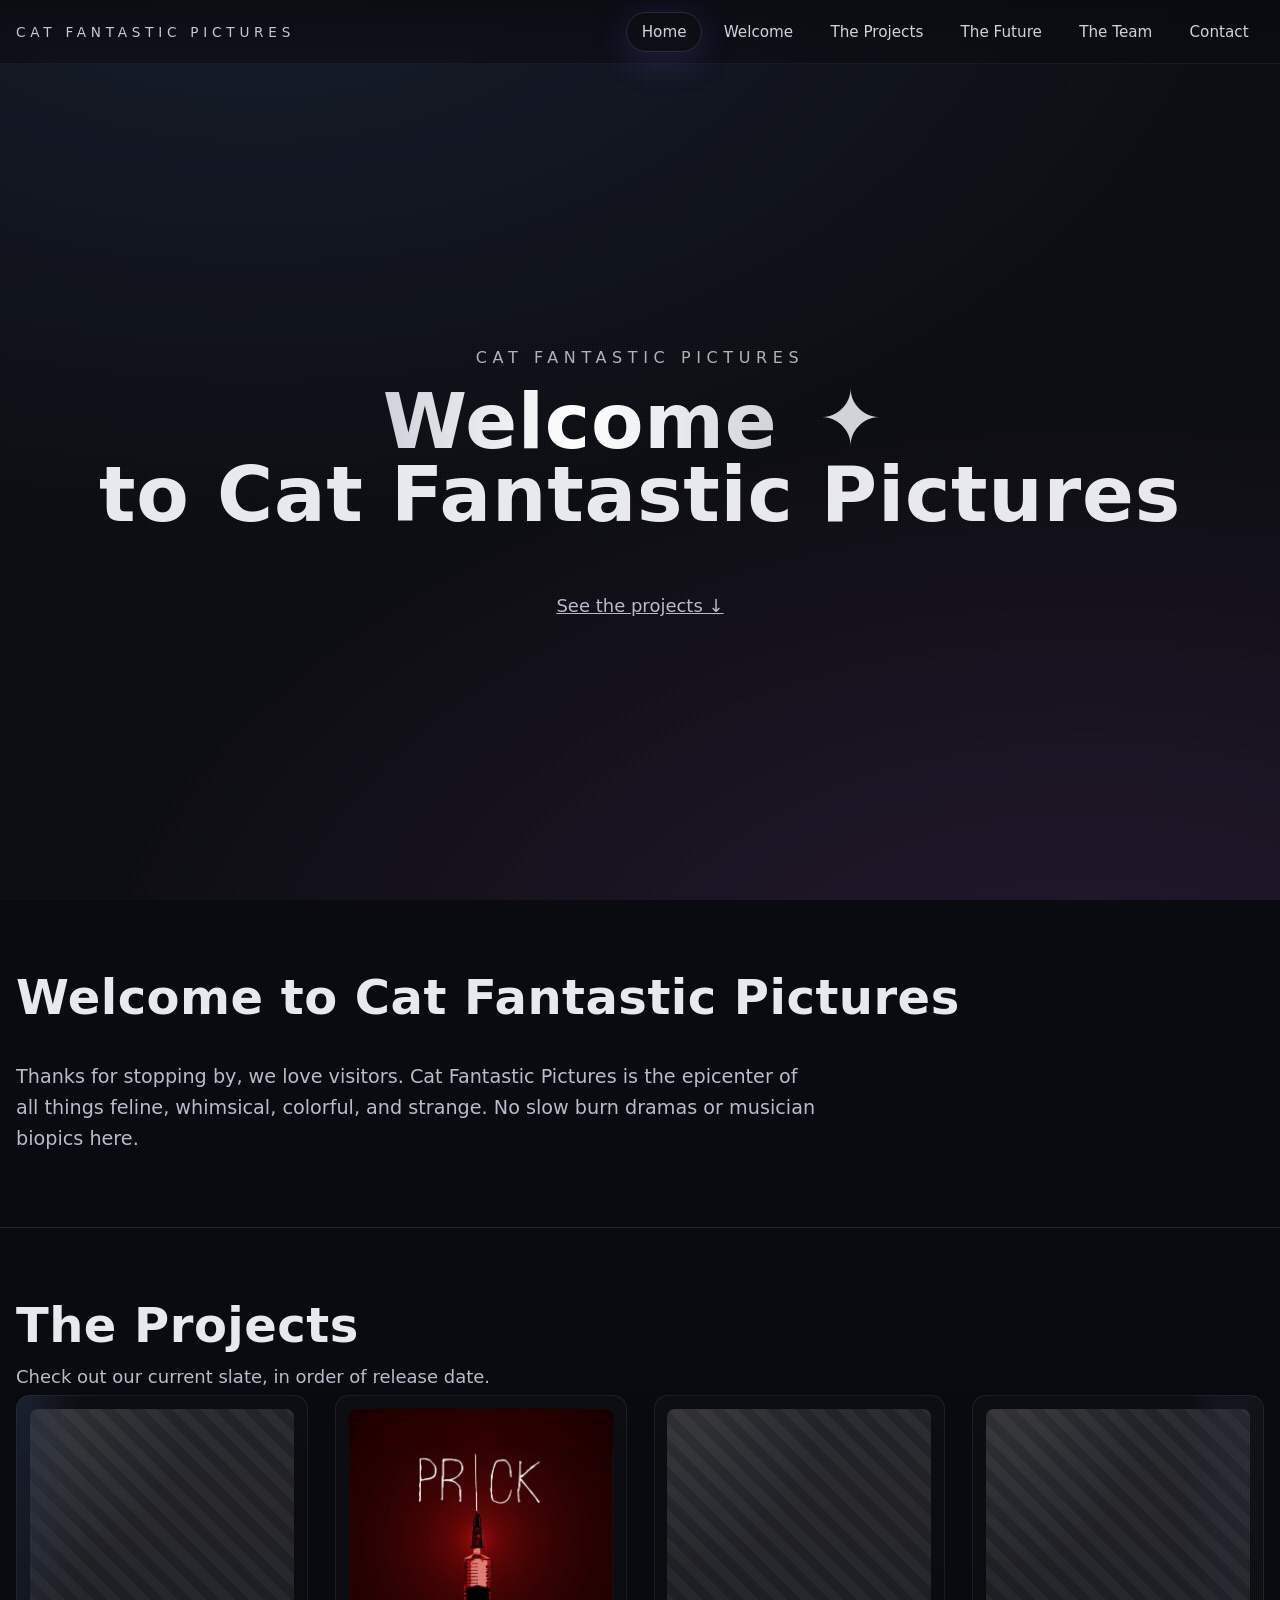
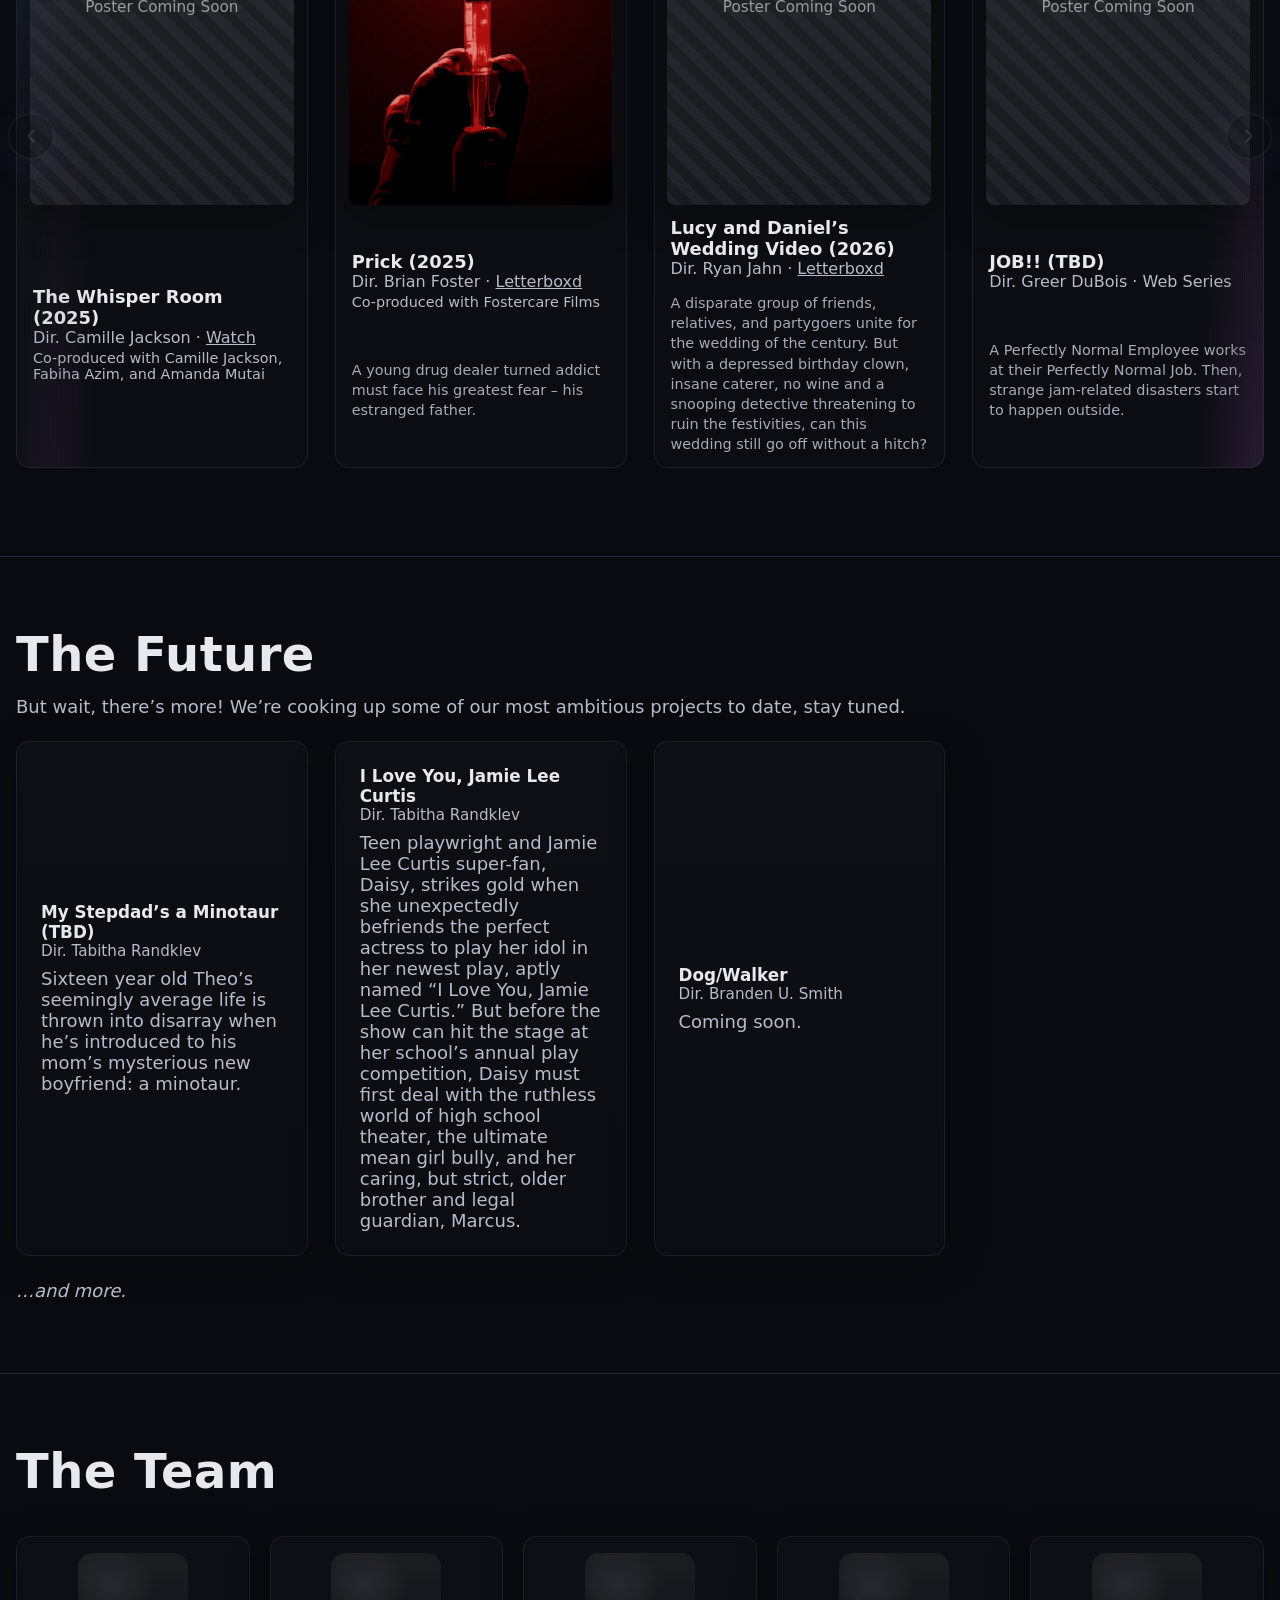
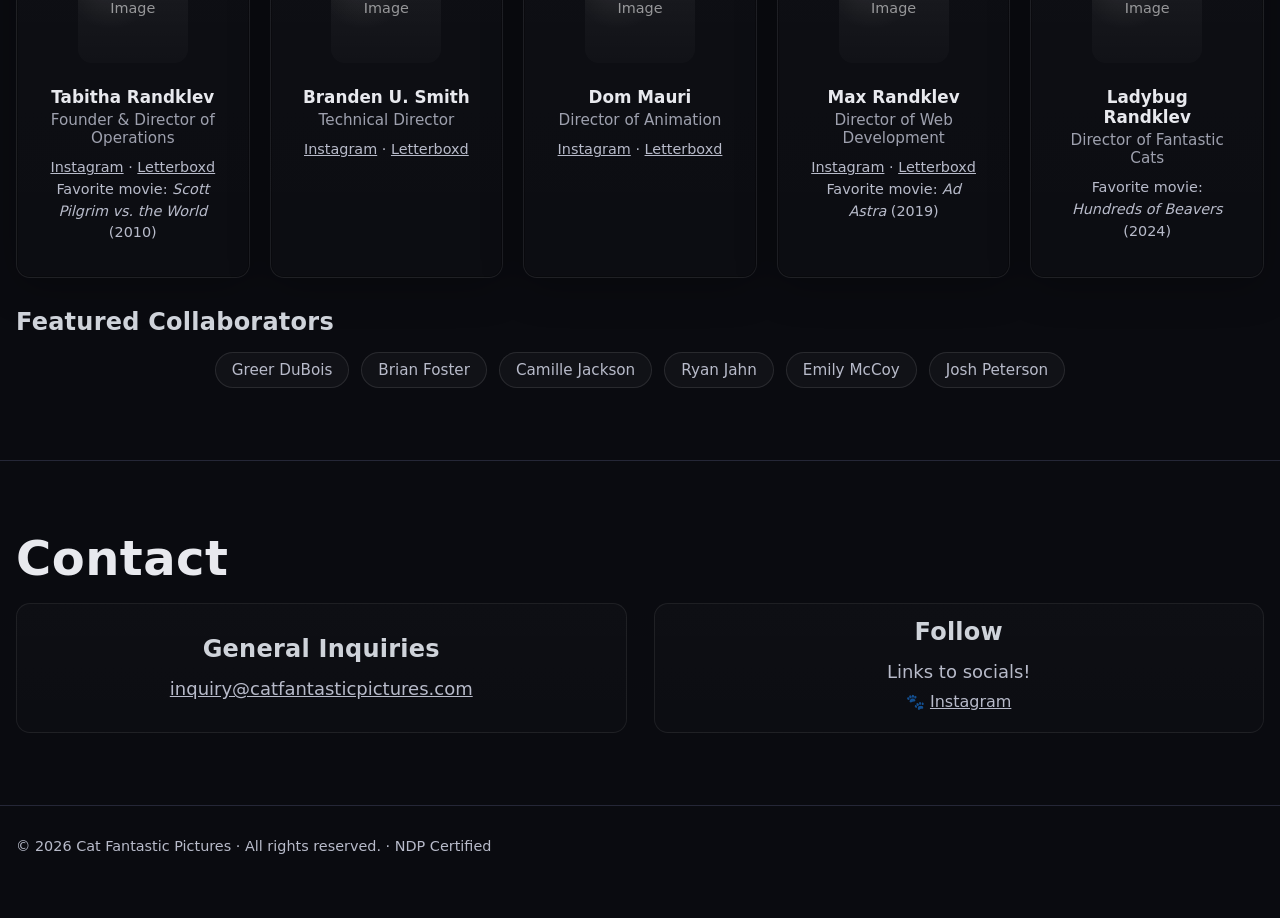
==== commit 95244e59: "Add Max's socials and favorite movie to the team section Co-Authored-By: Claude Opus 5.5 <noreply@an" ====
--- a/index.html
+++ b/index.html
@@ -202,6 +202,10 @@
         <div class="body">
           <div class="title">Max Randklev</div>
           <div class="meta">Director of Web Development</div>
+          <ul class="team-links">
+            <li><a href="https://www.instagram.com/maxrandklev/">Instagram</a> · <a href="https://letterboxd.com/maxrandklev/">Letterboxd</a></li>
+            <li>Favorite movie: <em>Ad Astra</em> (2019)</li>
+          </ul>
         </div>
       </article>
 
